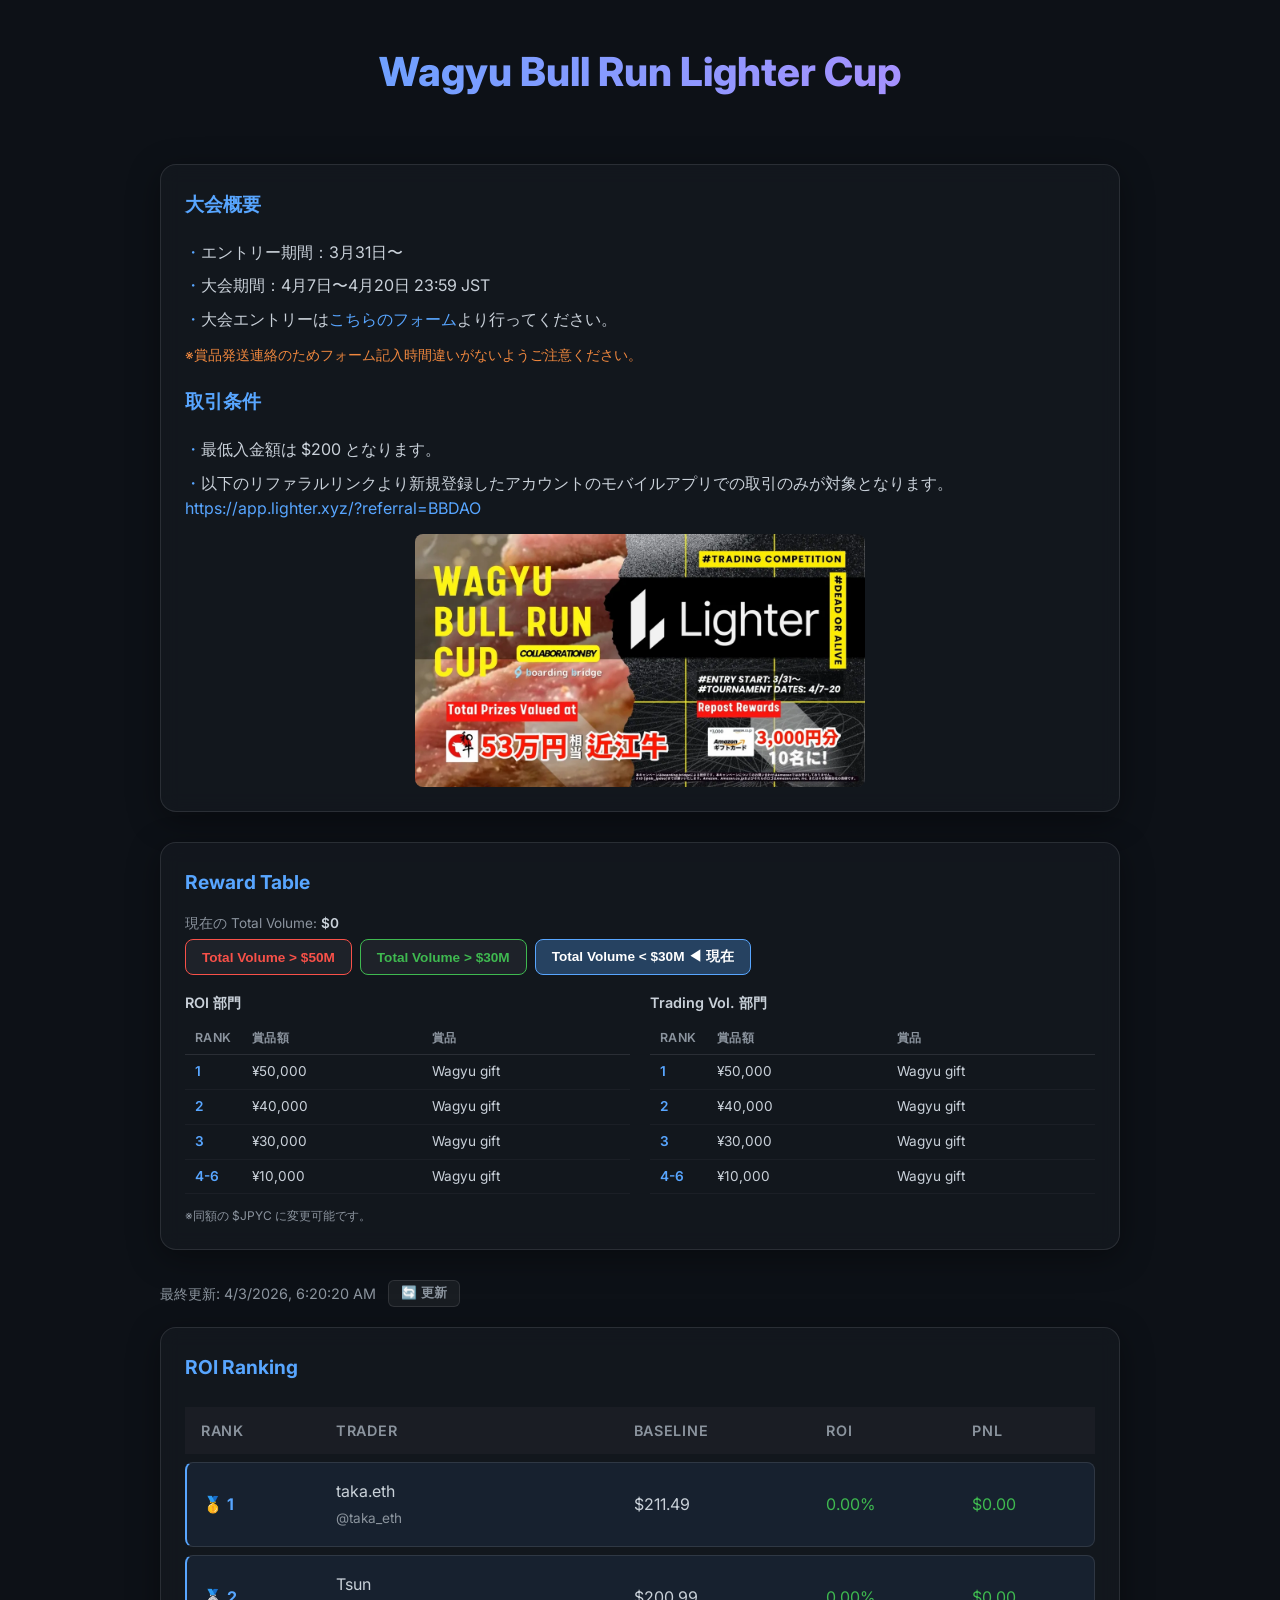
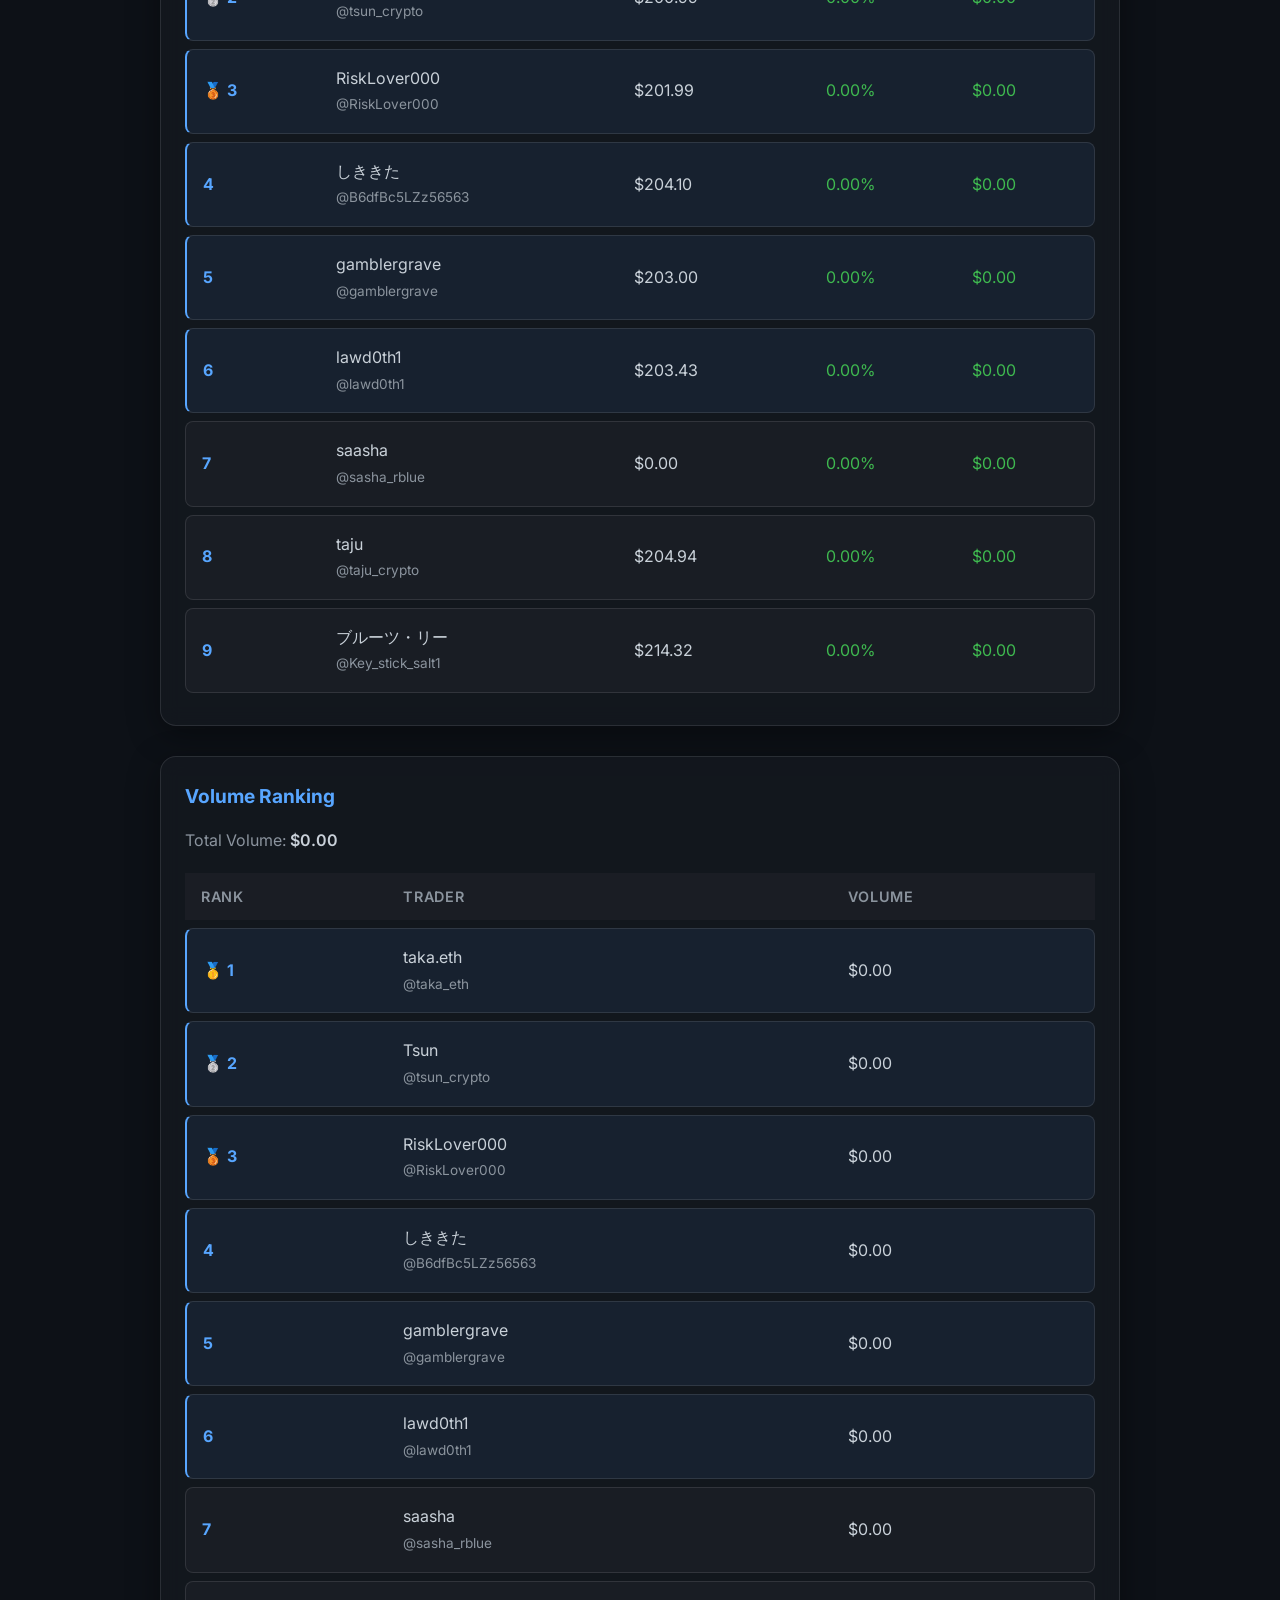
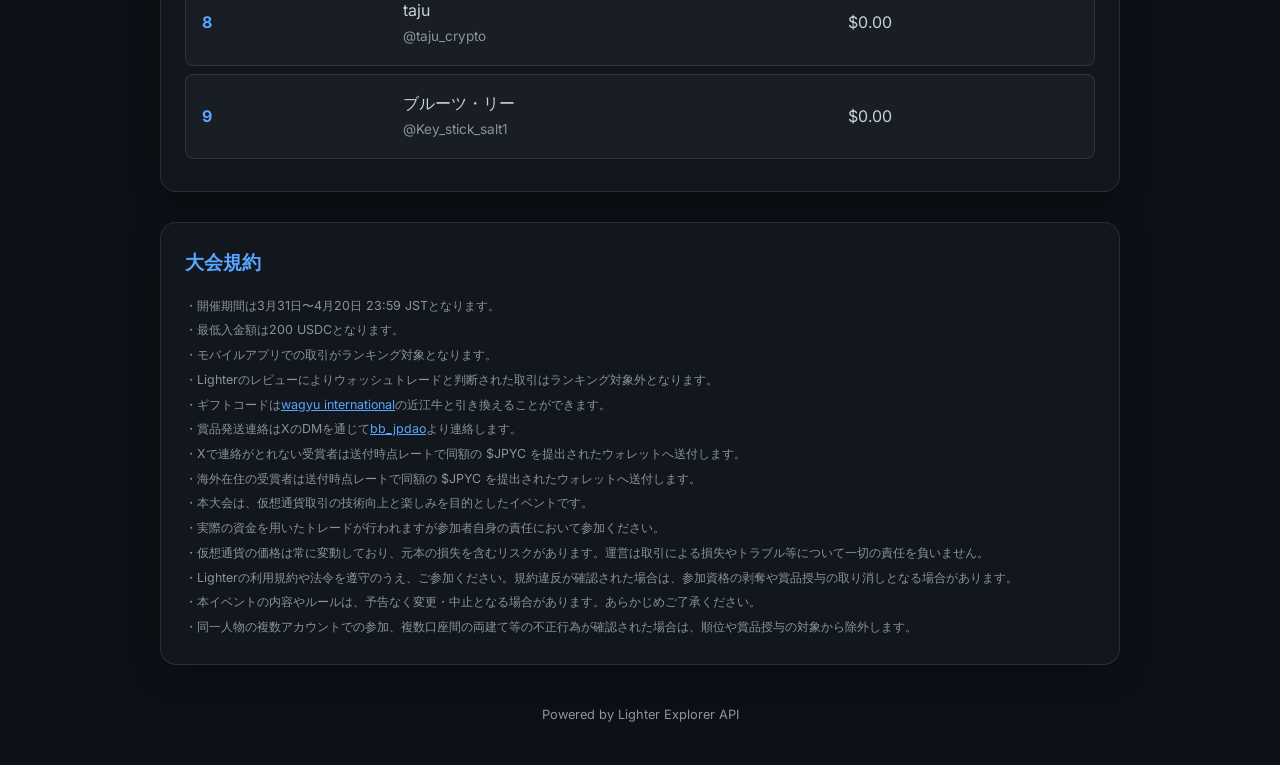
==== index.html @ 27dc1706 "ROIランキングにBaseline（元本）列を追加 Co-Authored-By: Claude Opus 4.6 (1M context) <noreply@anthropic.com>" ====
<!DOCTYPE html>
<html lang="ja">
<head>
  <meta charset="UTF-8">
  <meta name="viewport" content="width=device-width, initial-scale=1.0">
  <title>Wagyu Bull Run Lighter Cup</title>
  <link rel="stylesheet" href="style.css">
  <link rel="preconnect" href="https://fonts.googleapis.com">
  <link rel="preconnect" href="https://fonts.gstatic.com" crossorigin>
  <link href="https://fonts.googleapis.com/css2?family=Inter:wght@400;600;800&display=swap" rel="stylesheet">
</head>
<body>
  <div class="container">
    <header class="animate-fade-in">
      <h1>Wagyu Bull Run Lighter Cup</h1>
    </header>

    <!-- 大会概要・取引条件 -->
    <div class="dashboard-card animate-fade-in" style="animation-delay: 0.12s;">
      <h2 class="section-title">大会概要</h2>
      <ul class="info-list">
        <li>エントリー期間：3月31日〜</li>
        <li>大会期間：4月7日〜4月20日 23:59 JST</li>
        <li>大会エントリーは<a href="https://docs.google.com/forms/d/e/1FAIpQLSd6cGtCTh8kRFxvTEdN1Koj5ioksxd8MOzGV9WWbv3hRy8eBw/viewform" target="_blank" rel="noopener">こちらのフォーム</a>より行ってください。</li>
      </ul>
      <p class="info-note">※賞品発送連絡のためフォーム記入時間違いがないようご注意ください。</p>

      <h2 class="section-title" style="margin-top: 20px;">取引条件</h2>
      <ul class="info-list">
        <li>最低入金額は $200 となります。</li>
        <li>以下のリファラルリンクより新規登録したアカウントのモバイルアプリでの取引のみが対象となります。<br>
          <a href="https://app.lighter.xyz/?referral=BBDAO" target="_blank" rel="noopener">https://app.lighter.xyz/?referral=BBDAO</a></li>
      </ul>
      <img src="assets/banner.png" alt="大会バナー" class="banner-thumb" onclick="document.getElementById('banner-modal').classList.add('active')">
    </div>

    <!-- バナー拡大表示 -->
    <div id="banner-modal" class="modal-overlay" onclick="this.classList.remove('active')">
      <img src="assets/banner.png" alt="大会バナー（拡大）" class="modal-image">
    </div>

    <!-- リワードテーブル -->
    <div class="dashboard-card animate-fade-in" style="animation-delay: 0.14s;">
      <h2 class="section-title">Reward Table</h2>
      <p style="color: var(--text-secondary); margin: 0 0 4px 0; font-size: 0.85rem;">
        現在の Total Volume: <span id="reward-vol" style="color: var(--text-primary); font-weight: 600;">—</span>
      </p>
      <div class="tier-tabs" id="tier-tabs"></div>
      <div class="reward-tables" id="reward-tables"></div>
      <p style="color: var(--text-secondary); font-size: 0.75rem; margin-top: 12px;">※同額の $JPYC に変更可能です。</p>
    </div>

    <div class="status-bar animate-fade-in" style="animation-delay: 0.18s;">
      <div id="status" class="status">データを読み込んでいます...</div>
      <button class="refresh-btn" onclick="fetchData()">🔄 更新</button>
    </div>

    <!-- ROI ランキング -->
    <div class="dashboard-card animate-fade-in" style="animation-delay: 0.2s;">
      <h2 class="section-title">ROI Ranking</h2>
      <div class="table-responsive">
        <table class="leaderboard-table">
          <thead>
            <tr>
              <th>Rank</th>
              <th>Trader</th>
              <th>Baseline</th>
              <th>ROI</th>
              <th>PnL</th>
            </tr>
          </thead>
          <tbody id="roi-ranking-body"></tbody>
        </table>
      </div>
    </div>

    <!-- Volume ランキング -->
    <div class="dashboard-card animate-fade-in" style="animation-delay: 0.3s;">
      <h2 class="section-title">Volume Ranking</h2>
      <p style="color: var(--text-secondary); margin: 0 0 12px 0;">Total Volume: <span id="vol-total" style="color: var(--text-primary); font-weight: 600;">—</span></p>
      <div class="table-responsive">
        <table class="leaderboard-table">
          <thead>
            <tr>
              <th>Rank</th>
              <th>Trader</th>
              <th>Volume</th>
            </tr>
          </thead>
          <tbody id="vol-ranking-body"></tbody>
        </table>
      </div>
    </div>

    <!-- 大会規約 -->
    <div class="dashboard-card rules-section animate-fade-in" style="animation-delay: 0.4s;">
      <h2 class="section-title">大会規約</h2>
      <ul class="rules-list">
        <li>開催期間は3月31日〜4月20日 23:59 JSTとなります。</li>
        <li>最低入金額は200 USDCとなります。</li>
        <li>モバイルアプリでの取引がランキング対象となります。</li>
        <li>Lighterのレビューによりウォッシュトレードと判断された取引はランキング対象外となります。</li>
        <li>ギフトコードは<a href="https://x.com/wagyuinternat?s=20" target="_blank" rel="noopener">wagyu international</a>の近江牛と引き換えることができます。</li>
        <li>賞品発送連絡はXのDMを通じて<a href="https://x.com/bb_jpdao" target="_blank" rel="noopener">bb_jpdao</a>より連絡します。</li>
        <li>Xで連絡がとれない受賞者は送付時点レートで同額の $JPYC を提出されたウォレットへ送付します。</li>
        <li>海外在住の受賞者は送付時点レートで同額の $JPYC を提出されたウォレットへ送付します。</li>
        <li>本大会は、仮想通貨取引の技術向上と楽しみを目的としたイベントです。</li>
        <li>実際の資金を用いたトレードが行われますが参加者自身の責任において参加ください。</li>
        <li>仮想通貨の価格は常に変動しており、元本の損失を含むリスクがあります。運営は取引による損失やトラブル等について一切の責任を負いません。</li>
        <li>Lighterの利用規約や法令を遵守のうえ、ご参加ください。規約違反が確認された場合は、参加資格の剥奪や賞品授与の取り消しとなる場合があります。</li>
        <li>本イベントの内容やルールは、予告なく変更・中止となる場合があります。あらかじめご了承ください。</li>
        <li>同一人物の複数アカウントでの参加、複数口座間の両建て等の不正行為が確認された場合は、順位や賞品授与の対象から除外します。</li>
      </ul>
    </div>

    <footer class="animate-fade-in" style="text-align: center; color: var(--text-secondary); font-size: 0.8rem; margin-top: 40px; animation-delay: 0.5s;">
      Powered by Lighter Explorer API
    </footer>
  </div>

  <script src="app.js"></script>
</body>
</html>
---- style.css ----
:root {
  --bg-color: #0d1117;
  --card-bg: rgba(22, 27, 34, 0.7);
  --accent-color: #58a6ff;
  --text-primary: #c9d1d9;
  --text-secondary: #8b949e;
  --success: #3fb950;
  --border-color: rgba(240, 246, 252, 0.1);
  --glass-border: rgba(255, 255, 255, 0.1);
}

* {
  box-sizing: border-box;
  margin: 0;
  padding: 0;
}

body {
  font-family: 'Inter', -apple-system, BlinkMacSystemFont, "Segoe UI", Roboto, Helvetica, Arial, sans-serif;
  background-color: var(--bg-color);
  color: var(--text-primary);
  line-height: 1.6;
  overflow-x: hidden;
}

.container {
  max-width: 1000px;
  margin: 0 auto;
  padding: 40px 20px;
}

header {
  text-align: center;
  margin-bottom: 60px;
}

h1 {
  font-size: 2.5rem;
  font-weight: 800;
  background: linear-gradient(90deg, #58a6ff, #bc8cff);
  -webkit-background-clip: text;
  -webkit-text-fill-color: transparent;
  margin-bottom: 10px;
}

p.subtitle {
  color: var(--text-secondary);
  font-size: 1.1rem;
}

.dashboard-card {
  background: var(--card-bg);
  backdrop-filter: blur(10px);
  -webkit-backdrop-filter: blur(10px);
  border: 1px solid var(--glass-border);
  border-radius: 16px;
  padding: 24px;
  box-shadow: 0 8px 32px 0 rgba(0, 0, 0, 0.37);
  margin-bottom: 30px;
}

.controls {
  display: flex;
  gap: 12px;
  margin-bottom: 30px;
}

input[type="text"] {
  flex: 1;
  background: rgba(0, 0, 0, 0.3);
  border: 1px solid var(--border-color);
  border-radius: 8px;
  padding: 12px 16px;
  color: #fff;
  font-size: 1rem;
  transition: border-color 0.2s;
}

input[type="text"]:focus {
  border-color: var(--accent-color);
  outline: none;
}

button {
  background: var(--accent-color);
  color: #fff;
  border: none;
  border-radius: 8px;
  padding: 12px 24px;
  font-weight: 600;
  cursor: pointer;
  transition: opacity 0.2s, transform 0.1s;
}

button:hover {
  opacity: 0.9;
}

button:active {
  transform: scale(0.98);
}

.leaderboard-table {
  width: 100%;
  border-collapse: separate;
  border-spacing: 0 8px;
}

.leaderboard-table th {
  text-align: left;
  padding: 12px 16px;
  color: var(--text-secondary);
  font-weight: 600;
  font-size: 0.9rem;
  text-transform: uppercase;
  letter-spacing: 0.05em;
}

.leaderboard-table tr {
  background: rgba(255, 255, 255, 0.03);
  transition: transform 0.2s, background 0.2s;
}

.leaderboard-table tr:hover {
  background: rgba(255, 255, 255, 0.06);
  transform: translateX(4px);
}

.leaderboard-table td {
  padding: 16px;
  border-top: 1px solid var(--glass-border);
  border-bottom: 1px solid var(--glass-border);
}

.leaderboard-table td:first-child {
  border-left: 1px solid var(--glass-border);
  border-top-left-radius: 8px;
  border-bottom-left-radius: 8px;
  font-weight: bold;
  color: var(--accent-color);
}

.leaderboard-table td:last-child {
  border-right: 1px solid var(--glass-border);
  border-top-right-radius: 8px;
  border-bottom-right-radius: 8px;
}

.roi-positive { color: var(--success); }
.roi-negative { color: #f85149; }

/* 入賞圏ハイライト */
.leaderboard-table tr.rank-prize {
  background: rgba(88, 166, 255, 0.08);
}

.leaderboard-table tr.rank-prize:hover {
  background: rgba(88, 166, 255, 0.14);
}

.leaderboard-table tr.rank-prize td:first-child {
  border-left: 2px solid var(--accent-color);
}

/* ページネーションタブ */
.page-tabs {
  display: flex;
  gap: 6px;
  margin-bottom: 12px;
  flex-wrap: wrap;
}

.page-tab {
  background: rgba(255, 255, 255, 0.05);
  border: 1px solid var(--glass-border);
  color: var(--text-secondary);
  border-radius: 6px;
  padding: 5px 12px;
  font-size: 0.8rem;
  font-weight: 600;
  cursor: pointer;
  transition: all 0.2s;
}

.page-tab:hover {
  background: rgba(255, 255, 255, 0.08);
}

.page-tab--active {
  border-color: var(--accent-color);
  color: var(--accent-color);
  background: rgba(88, 166, 255, 0.1);
}

/* ボリューム条件達成バッジ */
.qualify-badge {
  font-size: 0.8em;
  vertical-align: middle;
}

.section-title {
  font-size: 1.2rem;
  font-weight: 700;
  color: var(--accent-color);
  margin-bottom: 16px;
}

.status-bar {
  display: flex;
  align-items: center;
  gap: 12px;
  margin-bottom: 20px;
}

.status {
  font-size: 0.9rem;
  color: var(--text-secondary);
}

.refresh-btn {
  background: rgba(255, 255, 255, 0.05);
  border: 1px solid var(--glass-border);
  color: var(--text-secondary);
  border-radius: 6px;
  padding: 4px 12px;
  font-size: 0.8rem;
  cursor: pointer;
  transition: all 0.2s;
  white-space: nowrap;
}

.refresh-btn:hover {
  background: rgba(255, 255, 255, 0.1);
  color: var(--text-primary);
}

/* Info / Rules */
.info-list {
  list-style: none;
  padding: 0;
  margin: 0 0 8px 0;
}

.info-list li {
  padding: 4px 0;
  color: var(--text-primary);
}

.info-list li::before {
  content: "・";
  color: var(--accent-color);
}

.info-list a {
  color: var(--accent-color);
  text-decoration: none;
}

.info-list a:hover {
  text-decoration: underline;
}

.info-note {
  color: #f0883e;
  font-size: 0.85rem;
  margin-top: 4px;
}

.rules-section {
  font-size: 0.78rem;
  color: var(--text-secondary);
}

.rules-list {
  list-style: none;
  padding: 0;
  margin: 0;
}

.rules-list li {
  padding: 3px 0;
  line-height: 1.5;
}

.rules-list li::before {
  content: "・";
  color: var(--text-secondary);
}

.rules-list a {
  color: var(--accent-color);
  text-decoration: underline;
}

.rules-list a:hover {
  color: #79bbff;
}

/* Reward Table */
.tier-tabs {
  display: flex;
  gap: 8px;
  margin-bottom: 16px;
  flex-wrap: wrap;
}

.tier-tab {
  background: rgba(255, 255, 255, 0.05);
  border: 1px solid var(--glass-border);
  color: var(--text-secondary);
  border-radius: 8px;
  padding: 8px 16px;
  font-size: 0.85rem;
  font-weight: 600;
  cursor: pointer;
  transition: all 0.2s;
}

.tier-tab:hover {
  background: rgba(255, 255, 255, 0.08);
}

/* ティア色: 50M以上=赤, 30M以上=緑, 30M未満=青 */
.tier-tab--red   { border-color: #f85149; color: #f85149; }
.tier-tab--green { border-color: #3fb950; color: #3fb950; }
.tier-tab--blue  { border-color: #58a6ff; color: #58a6ff; }

.tier-tab--red:hover   { background: rgba(248, 81, 73, 0.1); }
.tier-tab--green:hover { background: rgba(63, 185, 80, 0.1); }
.tier-tab--blue:hover  { background: rgba(88, 166, 255, 0.1); }

.tier-tab--red.tier-tab--active   { background: rgba(248, 81, 73, 0.15); }
.tier-tab--green.tier-tab--active { background: rgba(63, 185, 80, 0.15); }
.tier-tab--blue.tier-tab--active  { background: rgba(88, 166, 255, 0.15); }

.tier-tab--red.tier-tab--selected   { background: rgba(248, 81, 73, 0.3); color: #fff; }
.tier-tab--green.tier-tab--selected { background: rgba(63, 185, 80, 0.3); color: #fff; }
.tier-tab--blue.tier-tab--selected  { background: rgba(88, 166, 255, 0.3); color: #fff; }

.reward-pair {
  display: grid;
  grid-template-columns: 1fr 1fr;
  gap: 20px;
}

.reward-col h3 {
  font-size: 0.9rem;
  font-weight: 600;
  color: var(--text-primary);
  margin-bottom: 8px;
}

.reward-table {
  width: 100%;
  border-collapse: collapse;
  font-size: 0.85rem;
}

.reward-table th {
  text-align: left;
  padding: 6px 10px;
  color: var(--text-secondary);
  font-weight: 600;
  font-size: 0.78rem;
  text-transform: uppercase;
  letter-spacing: 0.04em;
  border-bottom: 1px solid var(--glass-border);
}

.reward-table td {
  padding: 6px 10px;
  border-bottom: 1px solid rgba(255, 255, 255, 0.04);
}

.reward-table td:first-child {
  color: var(--accent-color);
  font-weight: 600;
  width: 50px;
}

/* Banner */
.banner-thumb {
  width: 100%;
  max-width: 450px;
  display: block;
  margin: 0 auto;
  border-radius: 8px;
  cursor: pointer;
  transition: opacity 0.2s;
}

.banner-thumb:hover {
  opacity: 0.85;
}

.modal-overlay {
  display: none;
  position: fixed;
  inset: 0;
  background: rgba(0, 0, 0, 0.85);
  z-index: 1000;
  justify-content: center;
  align-items: center;
  cursor: pointer;
}

.modal-overlay.active {
  display: flex;
}

.modal-image {
  max-width: 90vw;
  max-height: 90vh;
  border-radius: 8px;
}

/* Animations */
@keyframes fadeIn {
  from { opacity: 0; transform: translateY(10px); }
  to { opacity: 1; transform: translateY(0); }
}

.animate-fade-in {
  animation: fadeIn 0.5s ease-out forwards;
}

/* Mobile Responsiveness */
@media (max-width: 768px) {
  .container {
    padding: 20px 10px;
  }

  h1 {
    font-size: 1.8rem;
  }

  p.subtitle {
    font-size: 0.9rem;
  }

  .controls {
    flex-direction: column;
    gap: 8px;
  }

  button {
    width: 100%;
  }

  .dashboard-card {
    padding: 16px;
  }

  /* Table responsive wrapper */
  .table-responsive {
    overflow-x: auto;
    -webkit-overflow-scrolling: touch;
    margin: 0 -16px; /* Offset card padding */
    padding: 0 16px;
  }

  .leaderboard-table th, 
  .leaderboard-table td {
    padding: 12px 10px;
    font-size: 0.85rem;
    white-space: nowrap; /* Prevent wrapping in cells */
  }

  .leaderboard-table td:first-child {
    padding-left: 16px;
  }

  .tier-tabs {
    gap: 6px;
  }

  .tier-tab {
    font-size: 0.75rem;
    padding: 6px 10px;
  }

  .reward-pair {
    grid-template-columns: 1fr;
    gap: 16px;
  }

  .reward-table th,
  .reward-table td {
    padding: 5px 8px;
    font-size: 0.8rem;
  }

  .page-tab {
    font-size: 0.72rem;
    padding: 4px 8px;
  }
}
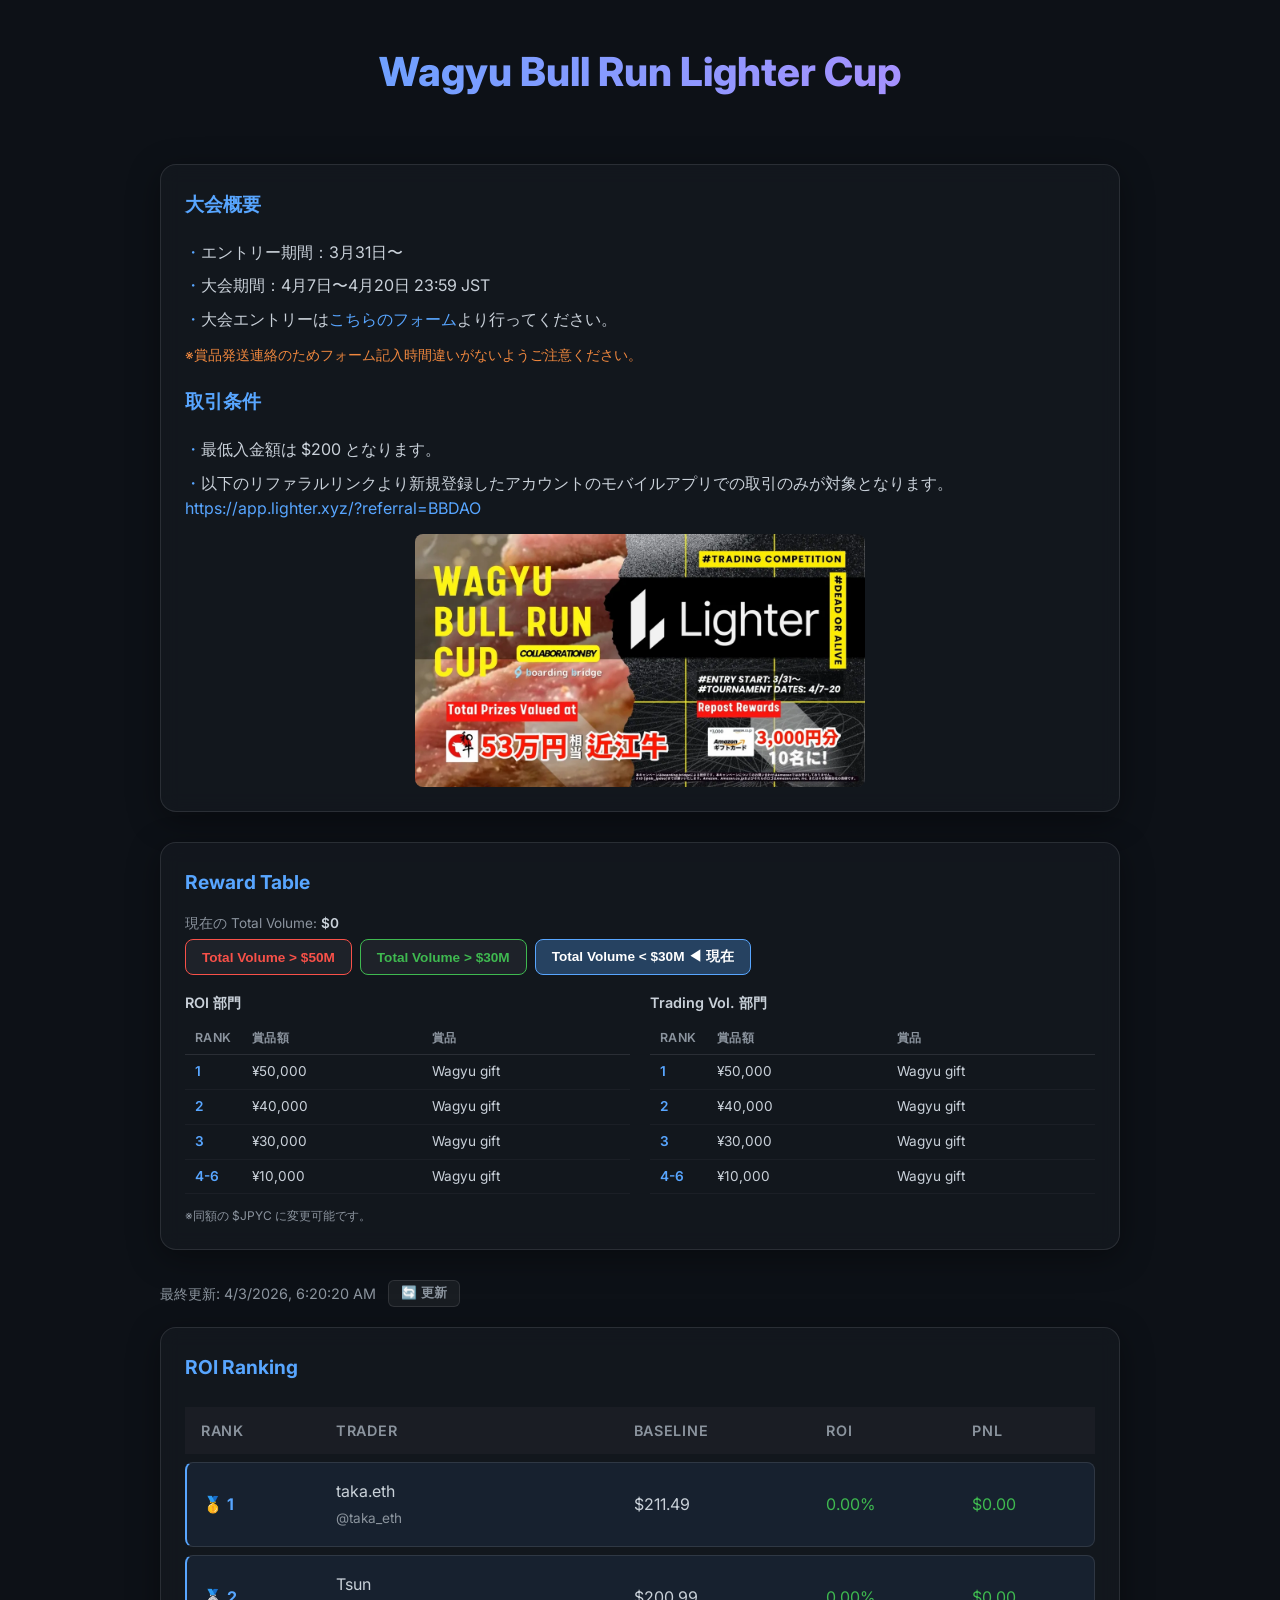
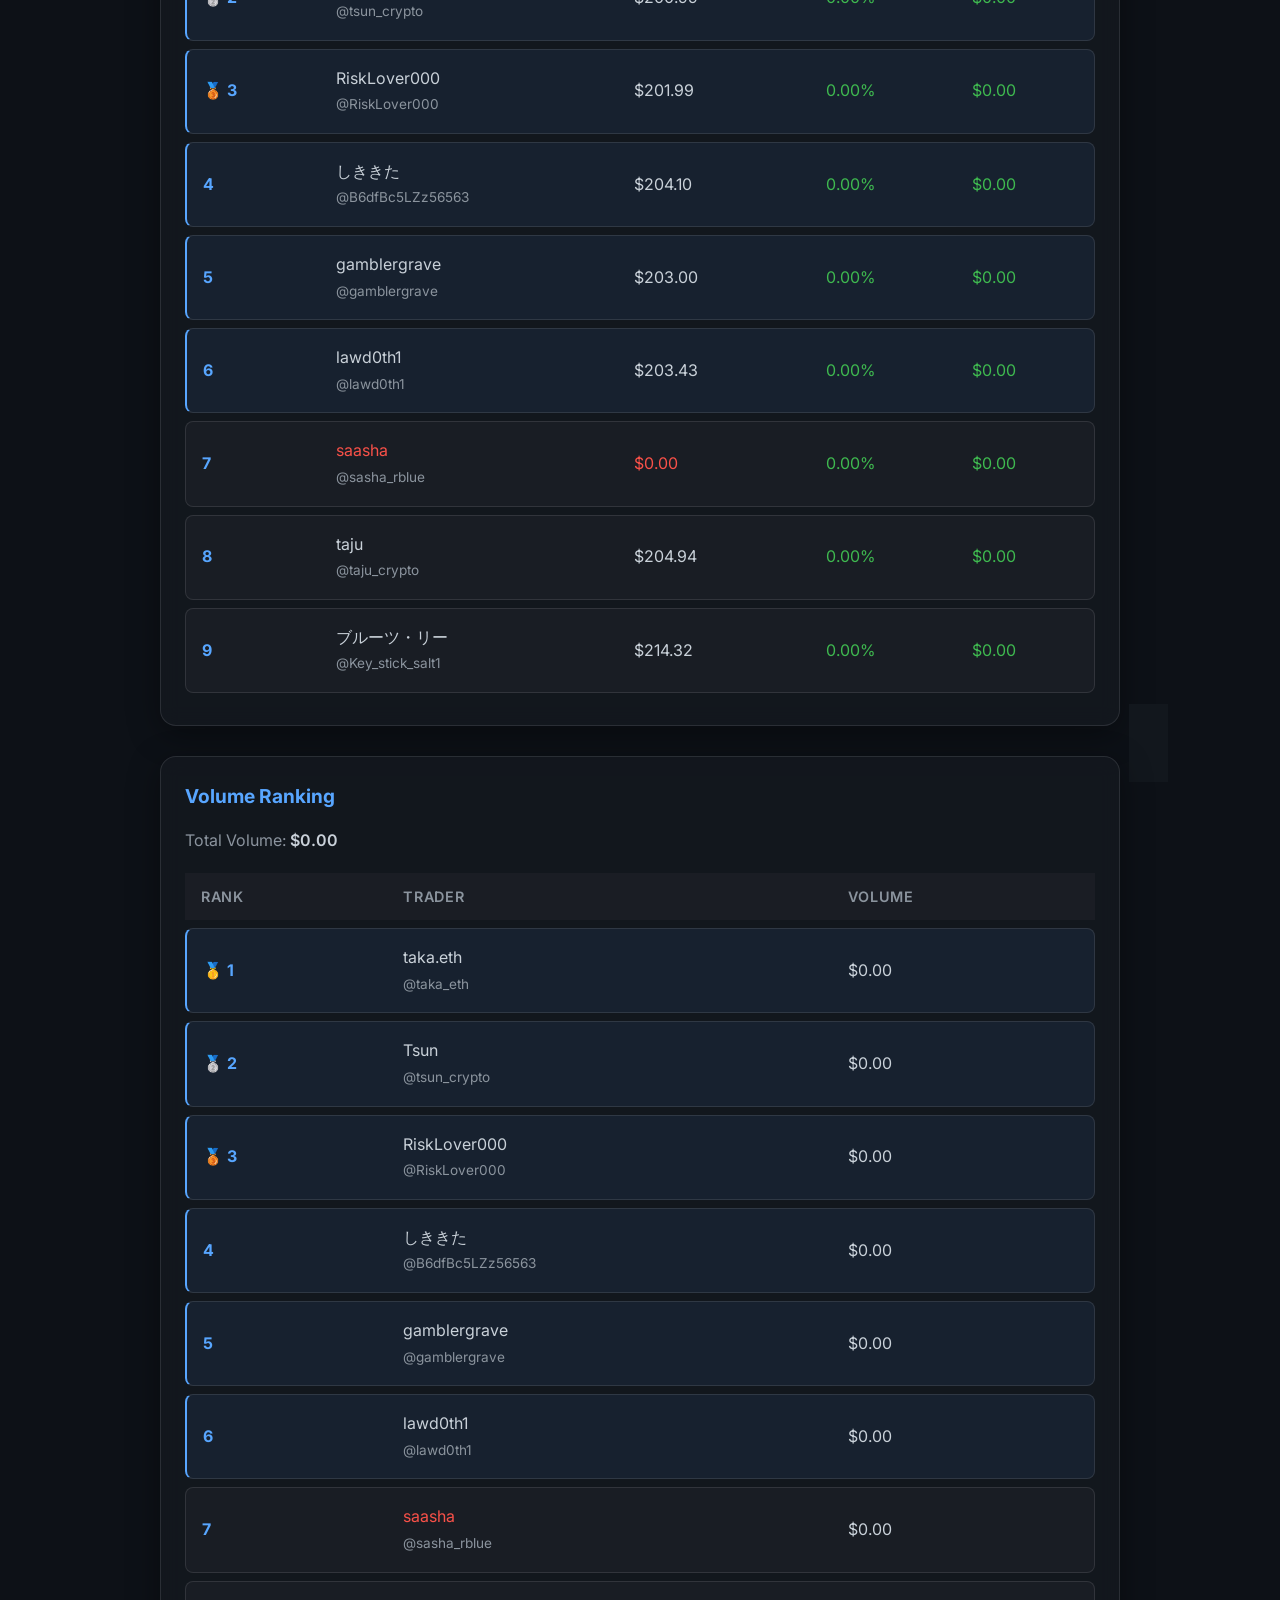
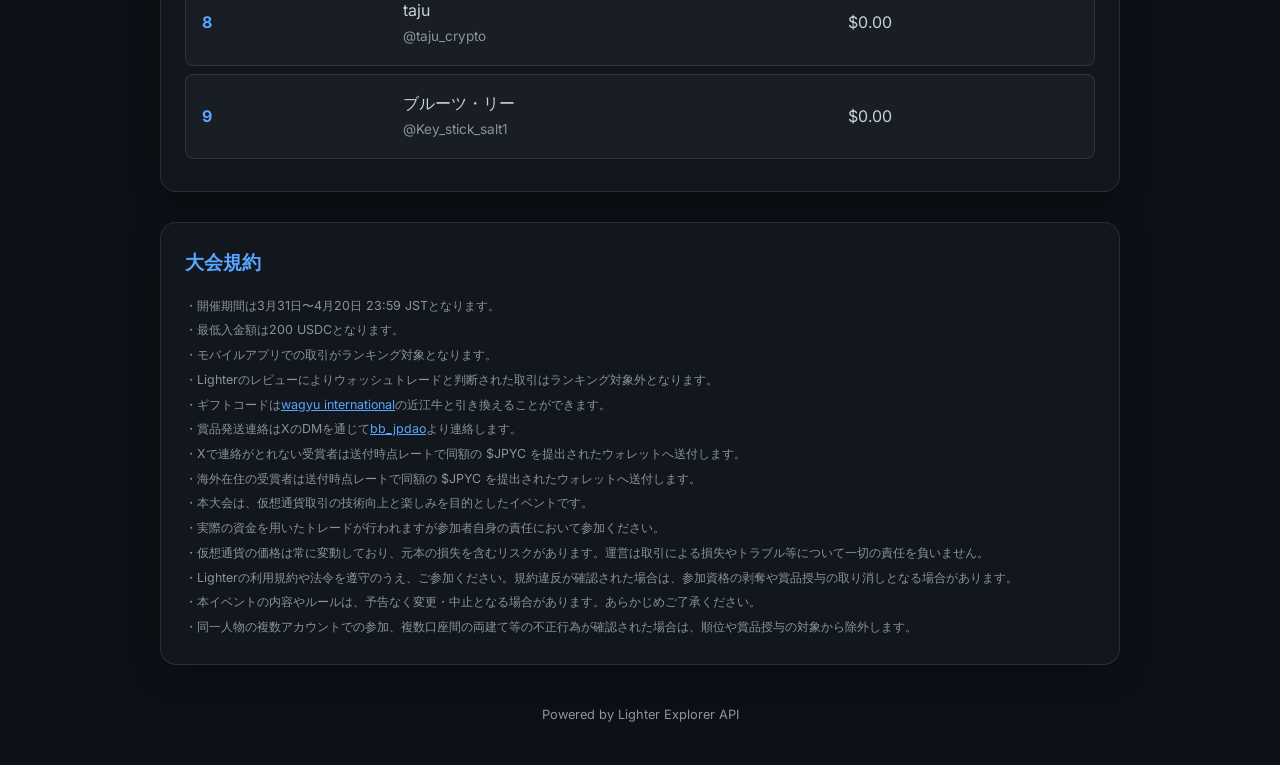
==== commit d0807f25: "キャッシュバスターを v3 に更新 Co-Authored-By: Claude Opus 4.6 (1M context) <noreply@anthropic.com>" ====
--- a/index.html
+++ b/index.html
@@ -4,7 +4,7 @@
   <meta charset="UTF-8">
   <meta name="viewport" content="width=device-width, initial-scale=1.0">
   <title>Wagyu Bull Run Lighter Cup</title>
-  <link rel="stylesheet" href="style.css">
+  <link rel="stylesheet" href="style.css?v=3">
   <link rel="preconnect" href="https://fonts.googleapis.com">
   <link rel="preconnect" href="https://fonts.gstatic.com" crossorigin>
   <link href="https://fonts.googleapis.com/css2?family=Inter:wght@400;600;800&display=swap" rel="stylesheet">
@@ -118,6 +118,6 @@
     </footer>
   </div>
 
-  <script src="app.js"></script>
+  <script src="app.js?v=3"></script>
 </body>
 </html>
--- a/style.css
+++ b/style.css
@@ -148,6 +148,7 @@
 
 .roi-positive { color: var(--success); }
 .roi-negative { color: #f85149; }
+.baseline-warn { color: #f85149; }
 
 /* 入賞圏ハイライト */
 .leaderboard-table tr.rank-prize {
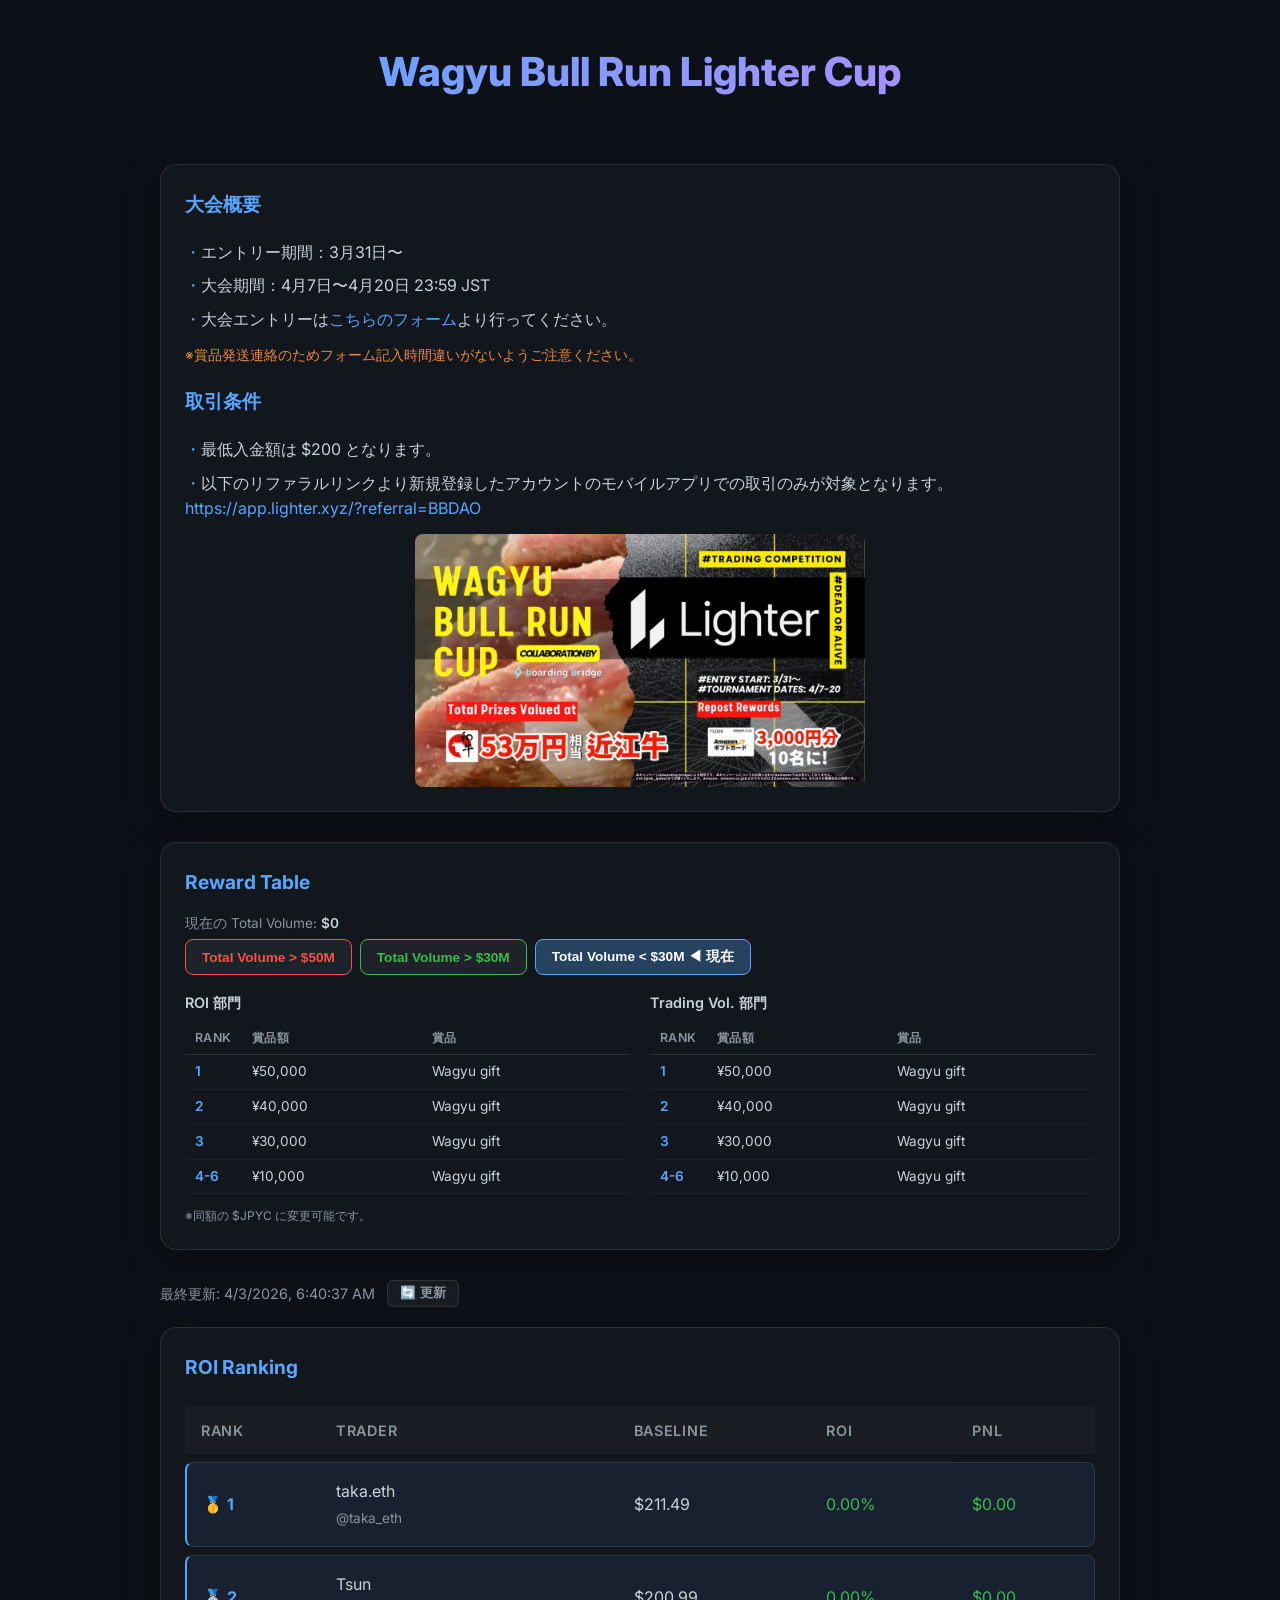
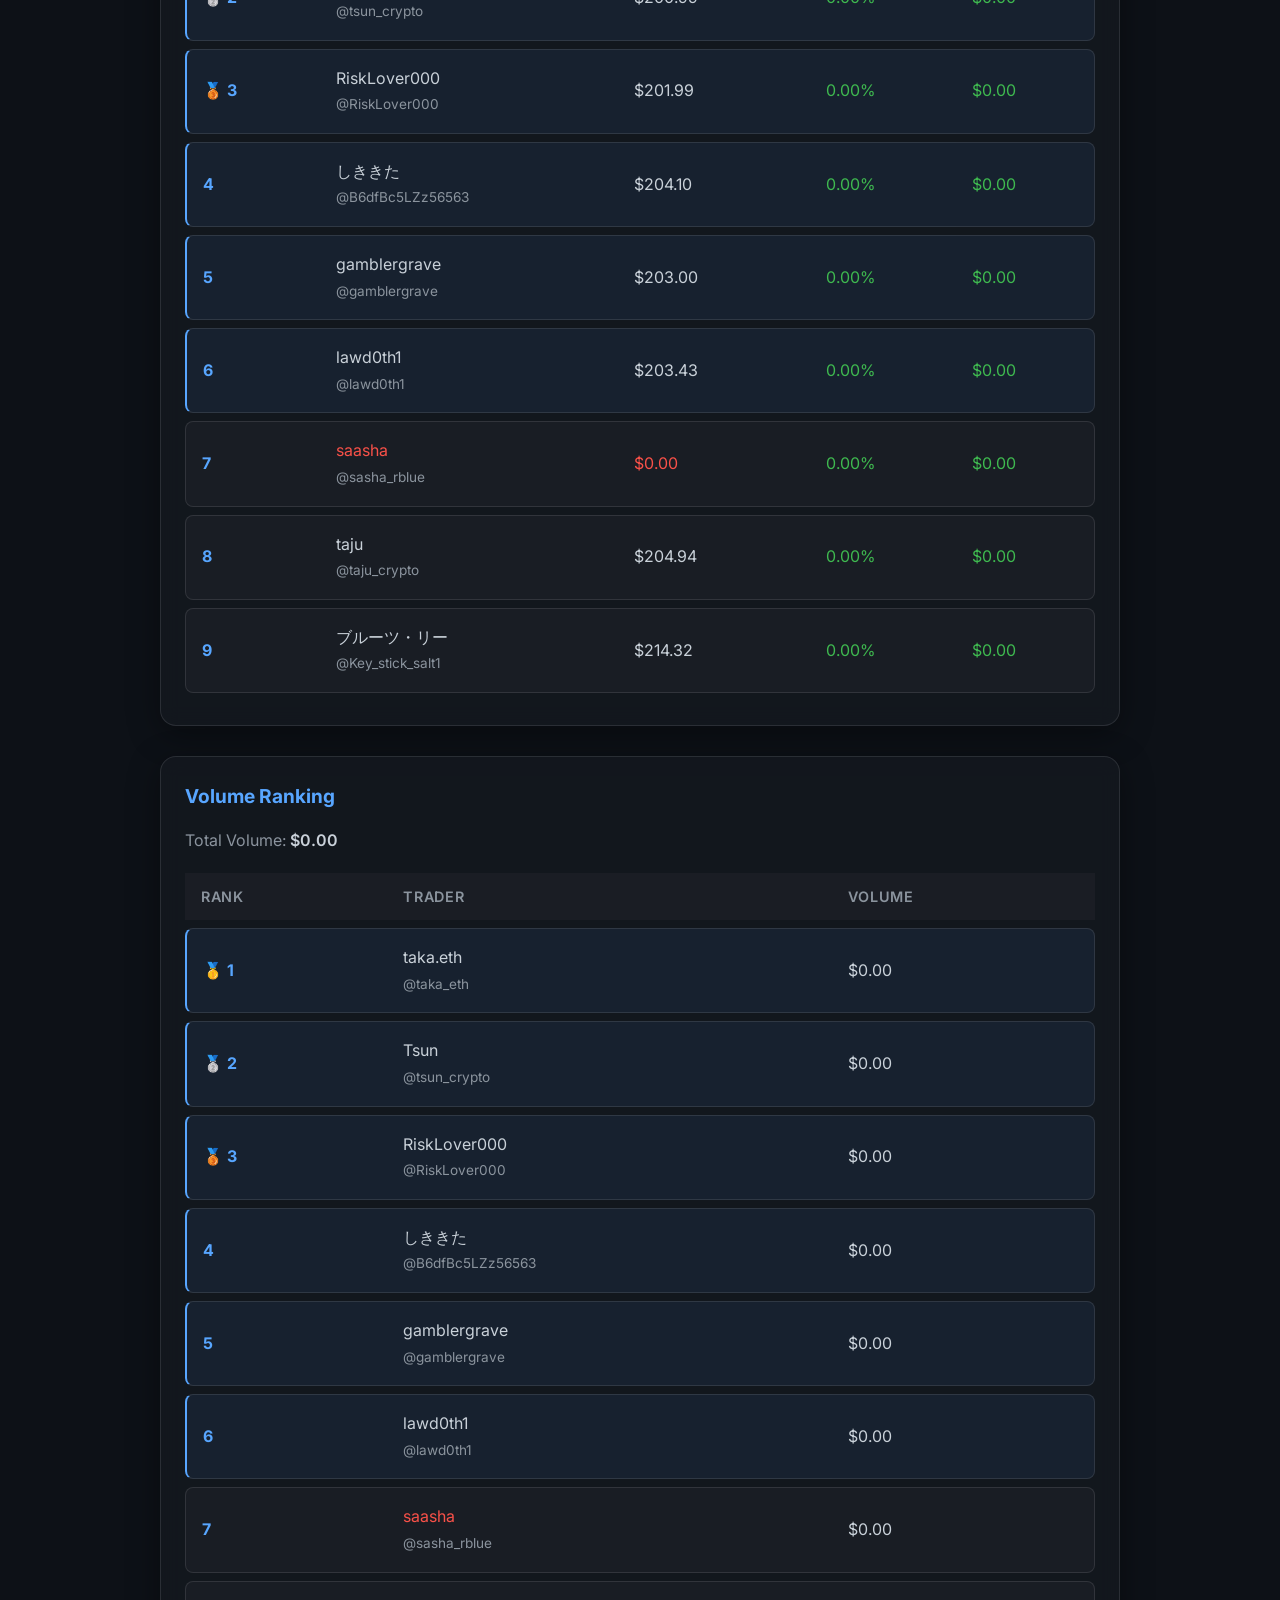
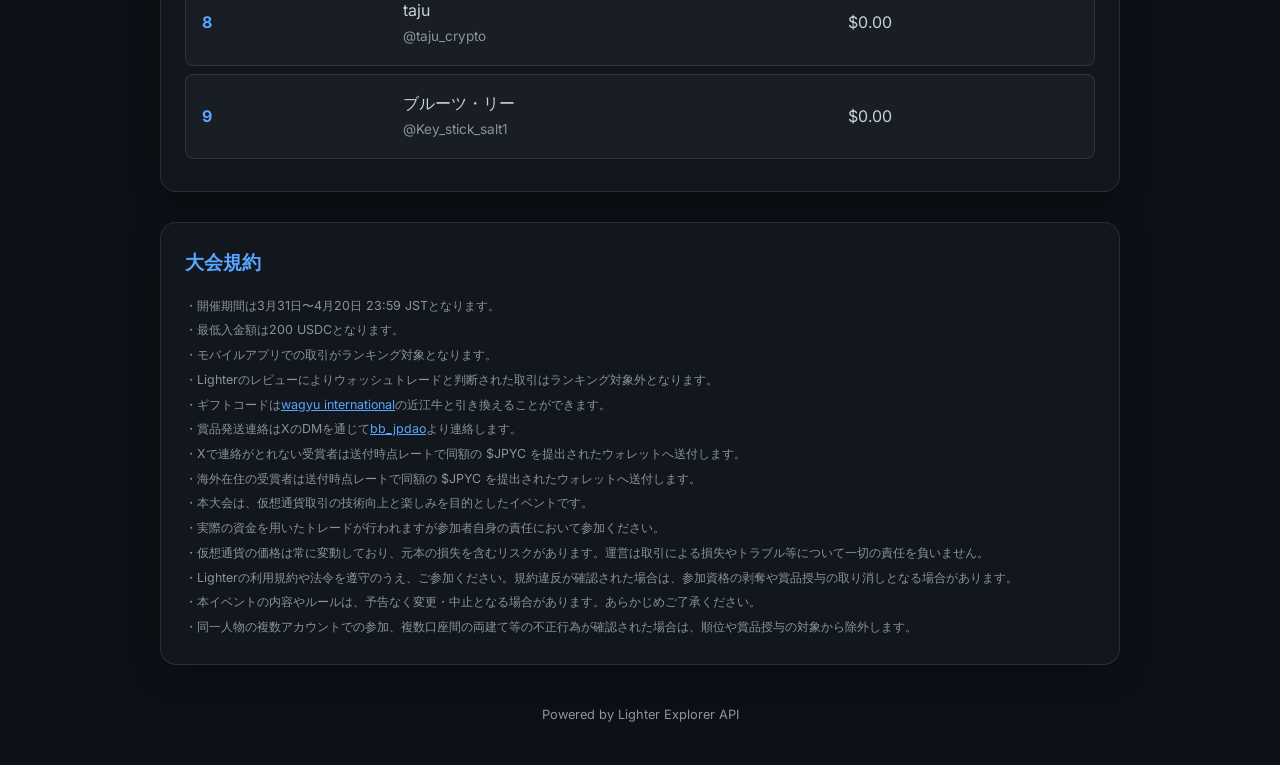
==== commit 29a1f1c4: "ランキング表示を10人ずつのページネーションに変更 Co-Authored-By: Claude Opus 4.6 (1M context) <noreply@anthropic.com>" ====
--- a/index.html
+++ b/index.html
@@ -4,7 +4,7 @@
   <meta charset="UTF-8">
   <meta name="viewport" content="width=device-width, initial-scale=1.0">
   <title>Wagyu Bull Run Lighter Cup</title>
-  <link rel="stylesheet" href="style.css?v=3">
+  <link rel="stylesheet" href="style.css?v=4">
   <link rel="preconnect" href="https://fonts.googleapis.com">
   <link rel="preconnect" href="https://fonts.gstatic.com" crossorigin>
   <link href="https://fonts.googleapis.com/css2?family=Inter:wght@400;600;800&display=swap" rel="stylesheet">
@@ -118,6 +118,6 @@
     </footer>
   </div>
 
-  <script src="app.js?v=3"></script>
+  <script src="app.js?v=4"></script>
 </body>
 </html>
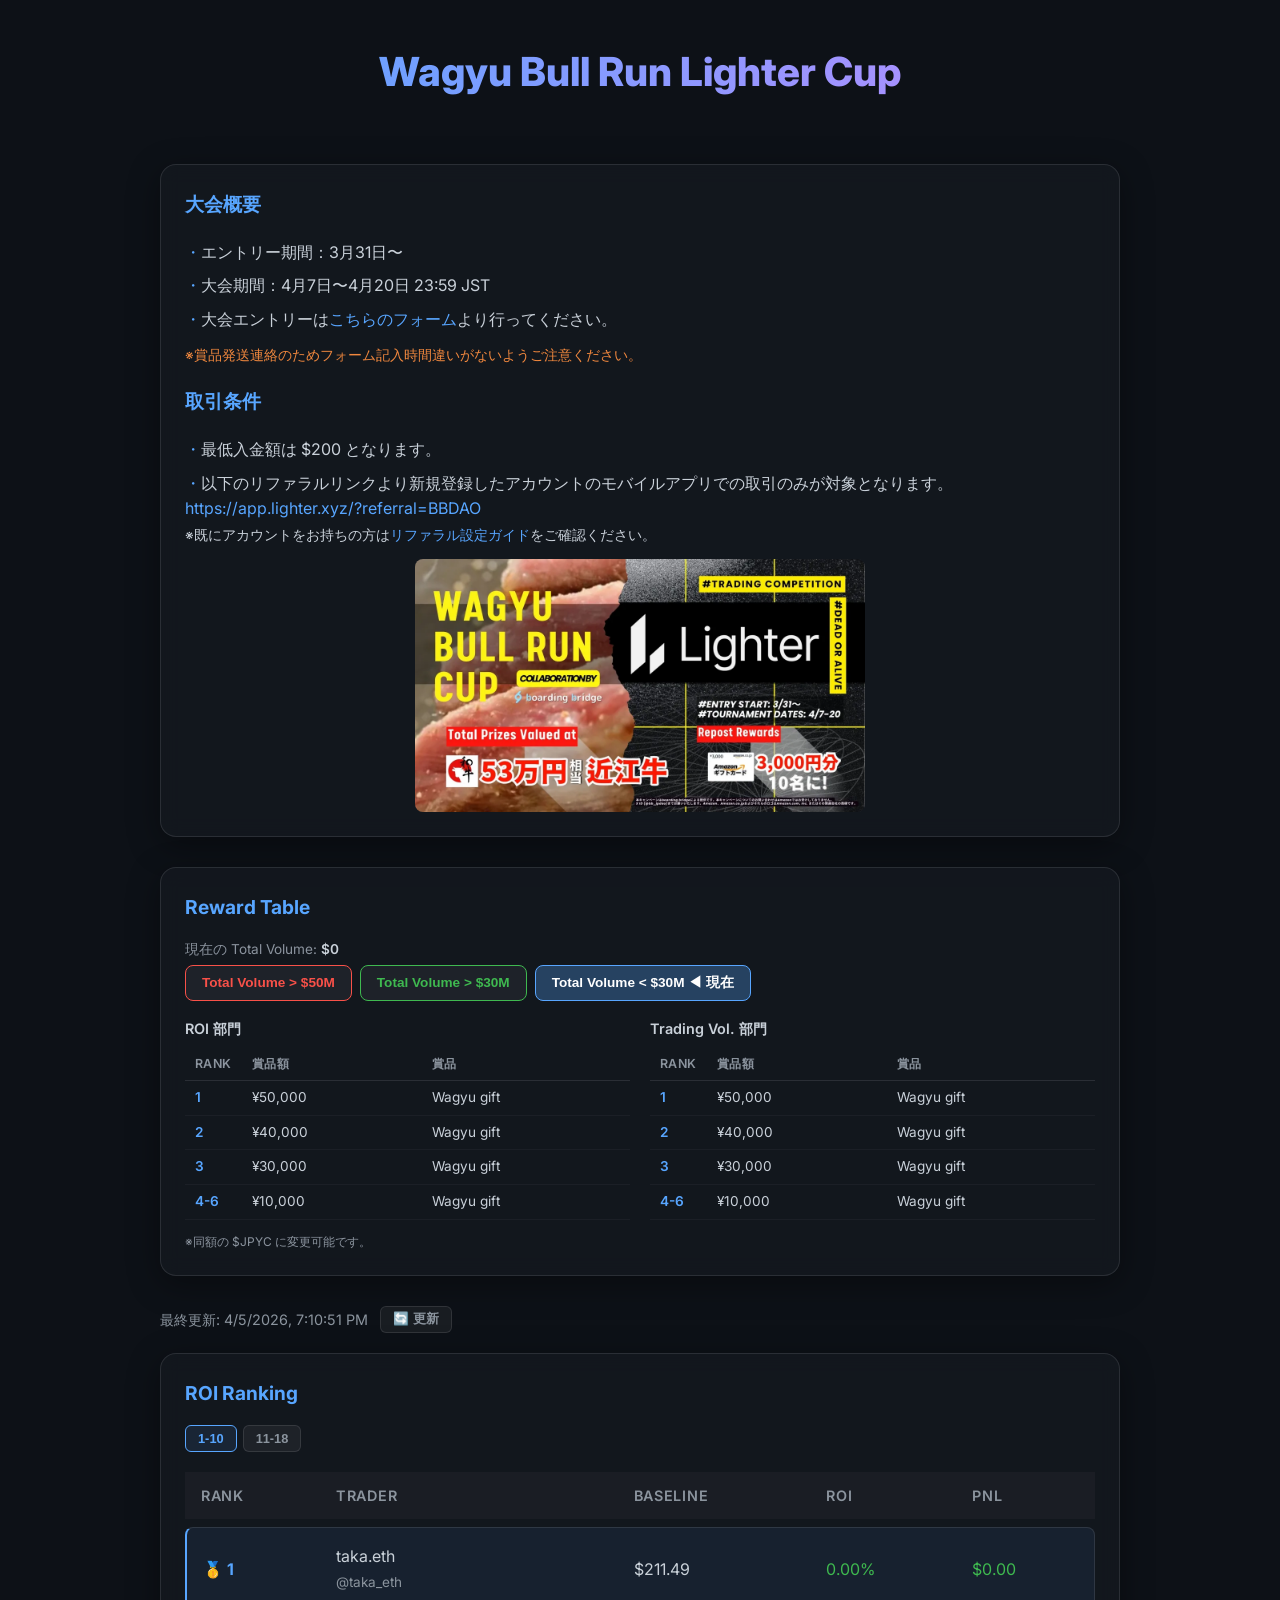
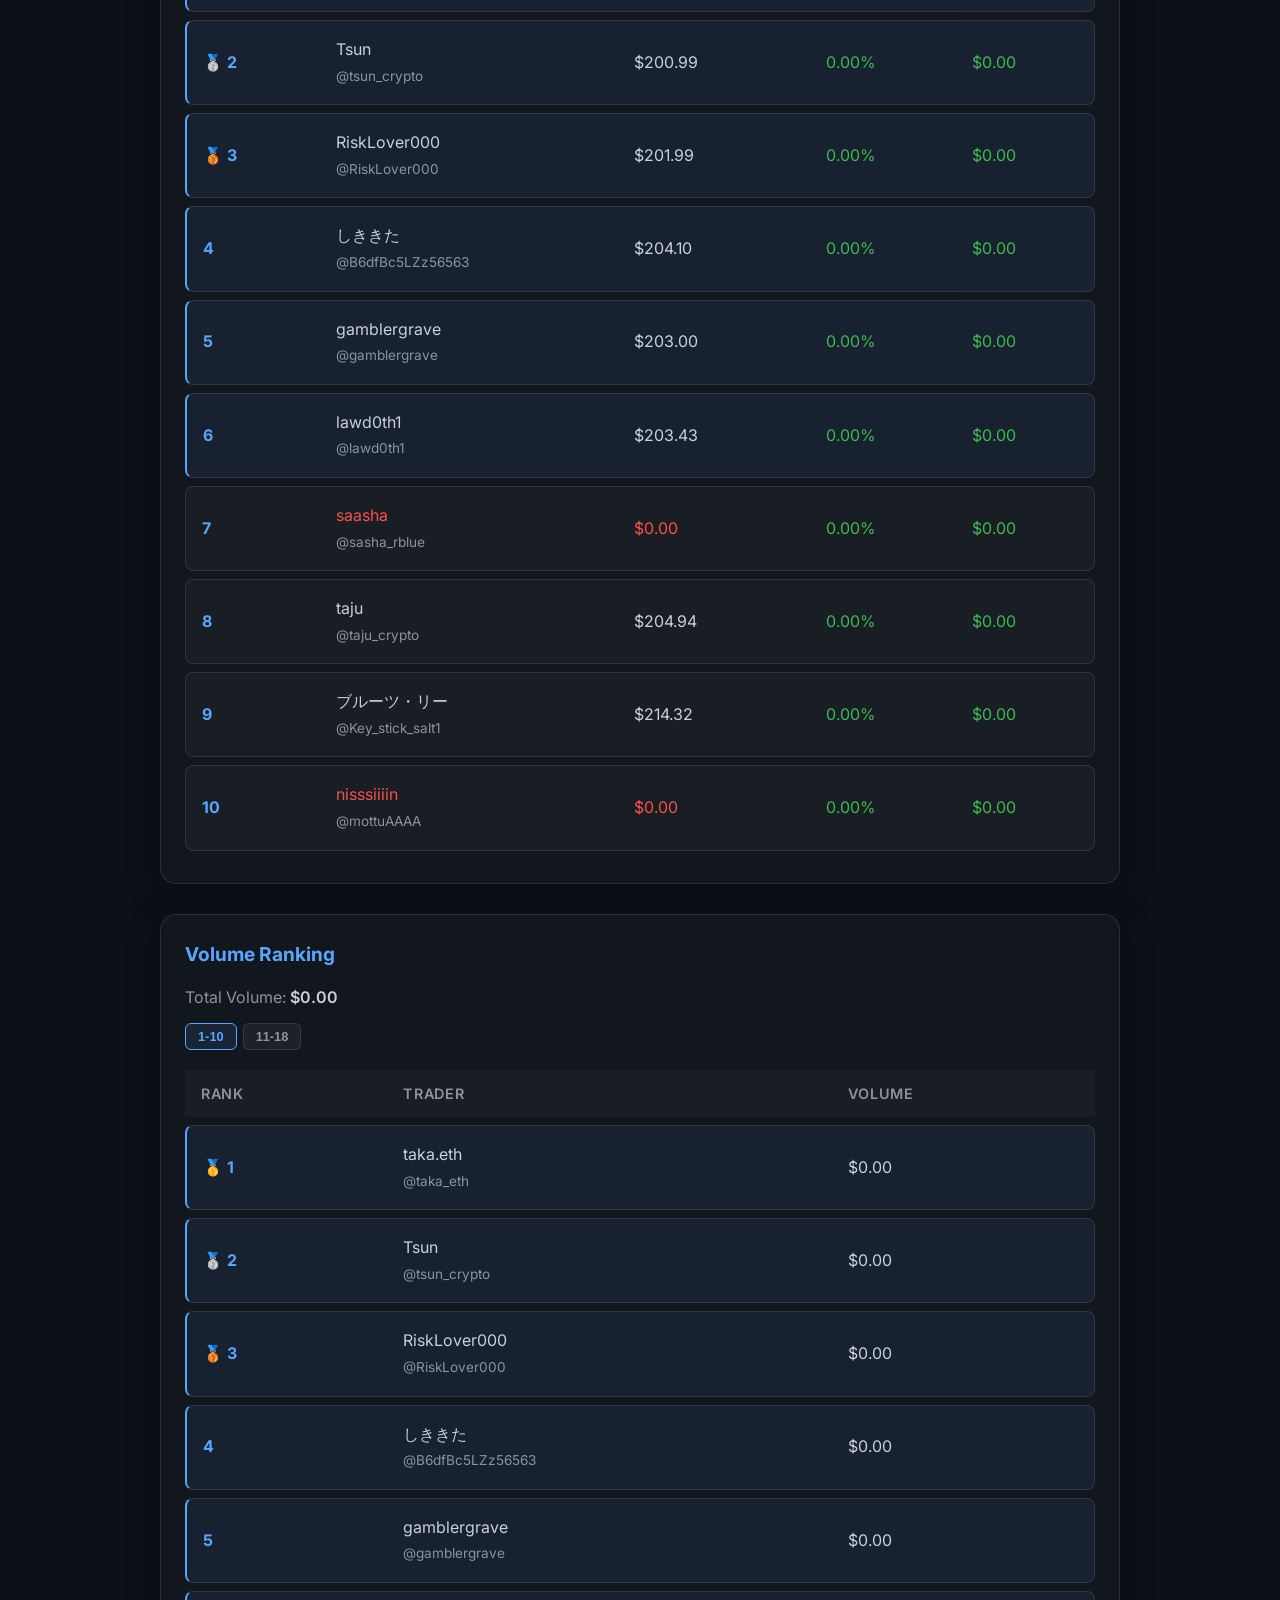
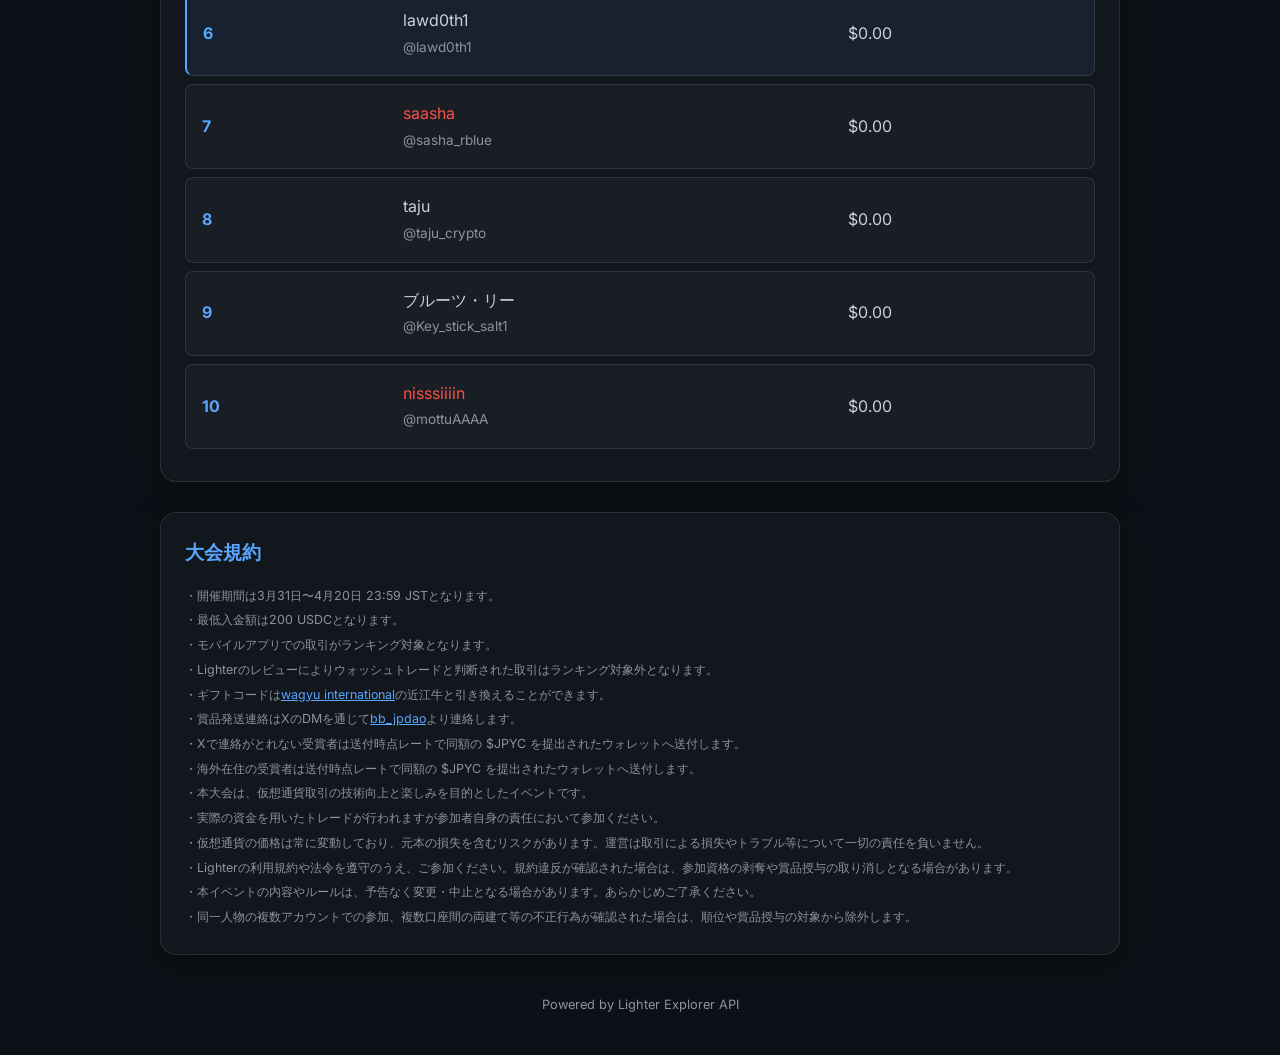
==== commit 031b02b6: "Add referral registration troubleshoot guide page Co-Authored-By: Claude Opus 4.6 (1M context) <nore" ====
--- a/index.html
+++ b/index.html
@@ -29,7 +29,8 @@
       <ul class="info-list">
         <li>最低入金額は $200 となります。</li>
         <li>以下のリファラルリンクより新規登録したアカウントのモバイルアプリでの取引のみが対象となります。<br>
-          <a href="https://app.lighter.xyz/?referral=BBDAO" target="_blank" rel="noopener">https://app.lighter.xyz/?referral=BBDAO</a></li>
+          <a href="https://app.lighter.xyz/?referral=BBDAO" target="_blank" rel="noopener">https://app.lighter.xyz/?referral=BBDAO</a><br>
+          <span style="font-size: 0.85rem;">※既にアカウントをお持ちの方は<a href="troubleshoot/">リファラル設定ガイド</a>をご確認ください。</span></li>
       </ul>
       <img src="assets/banner.png" alt="大会バナー" class="banner-thumb" onclick="document.getElementById('banner-modal').classList.add('active')">
     </div>
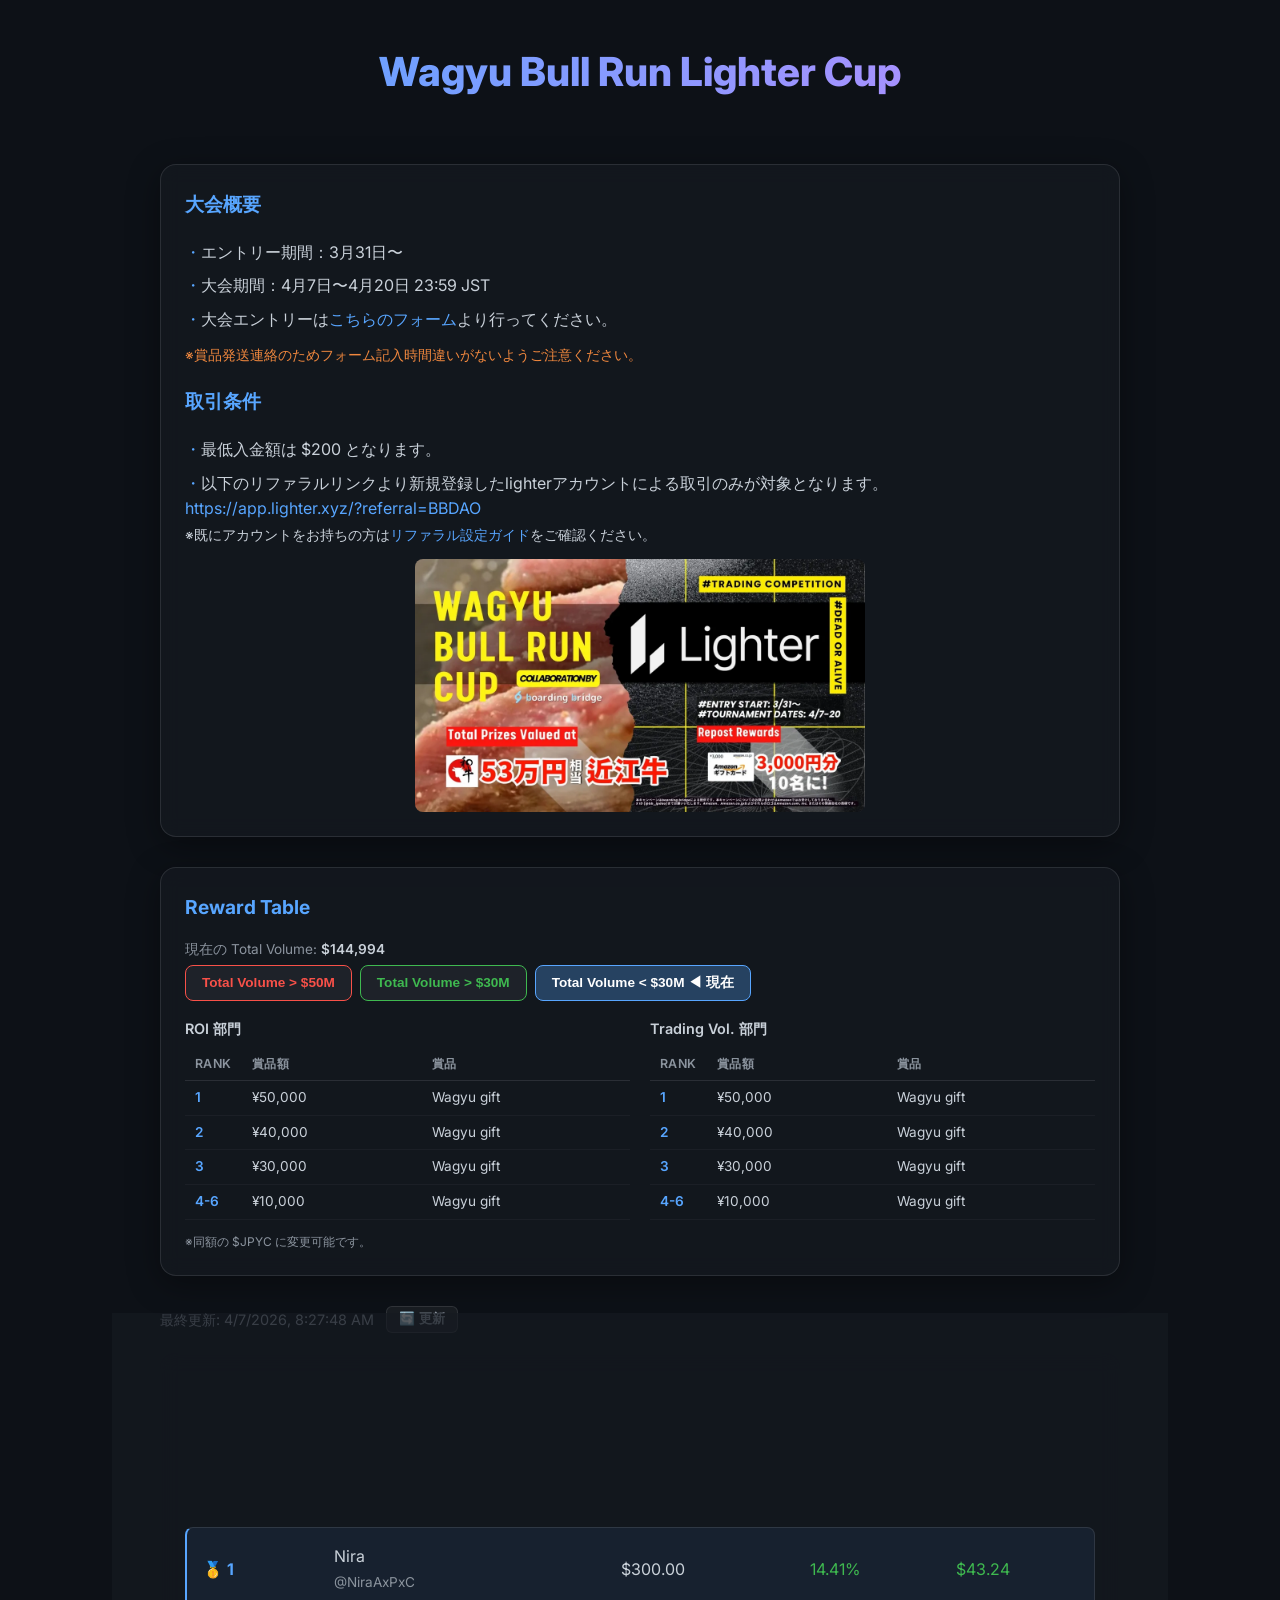
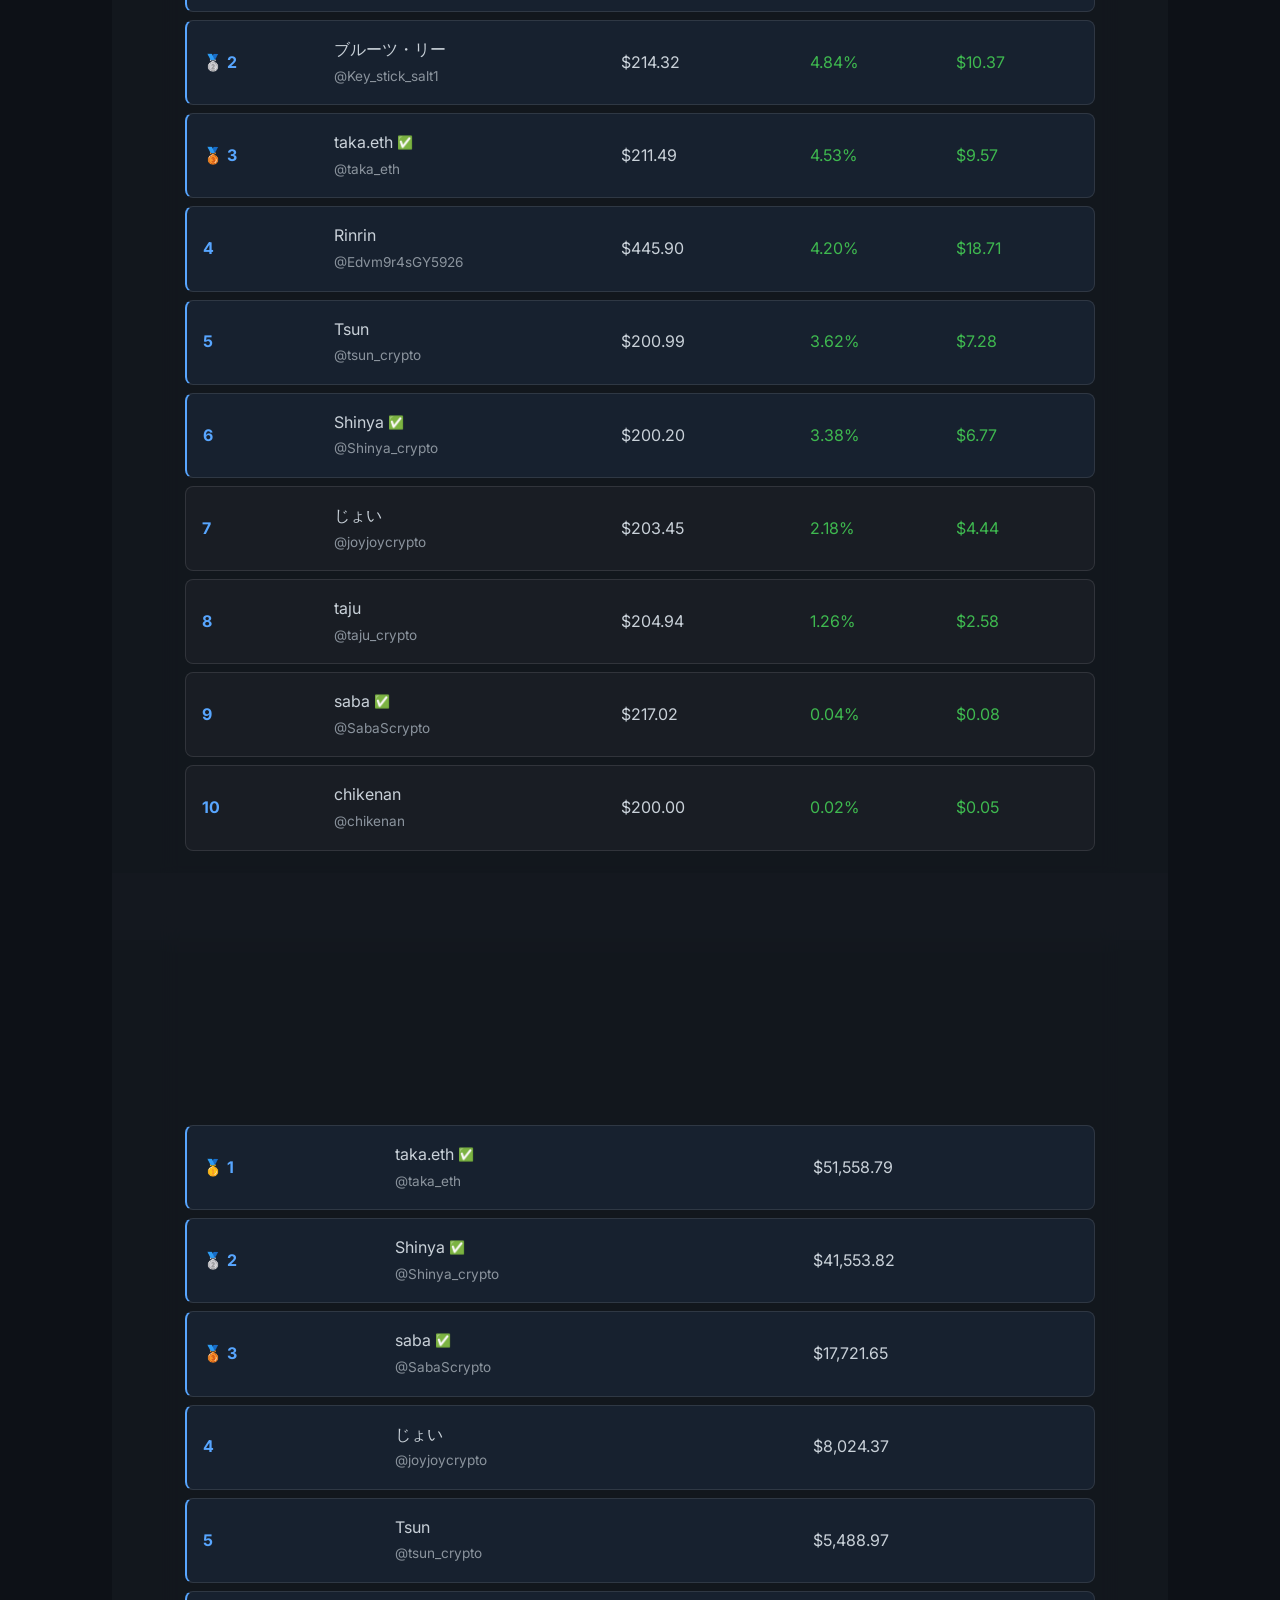
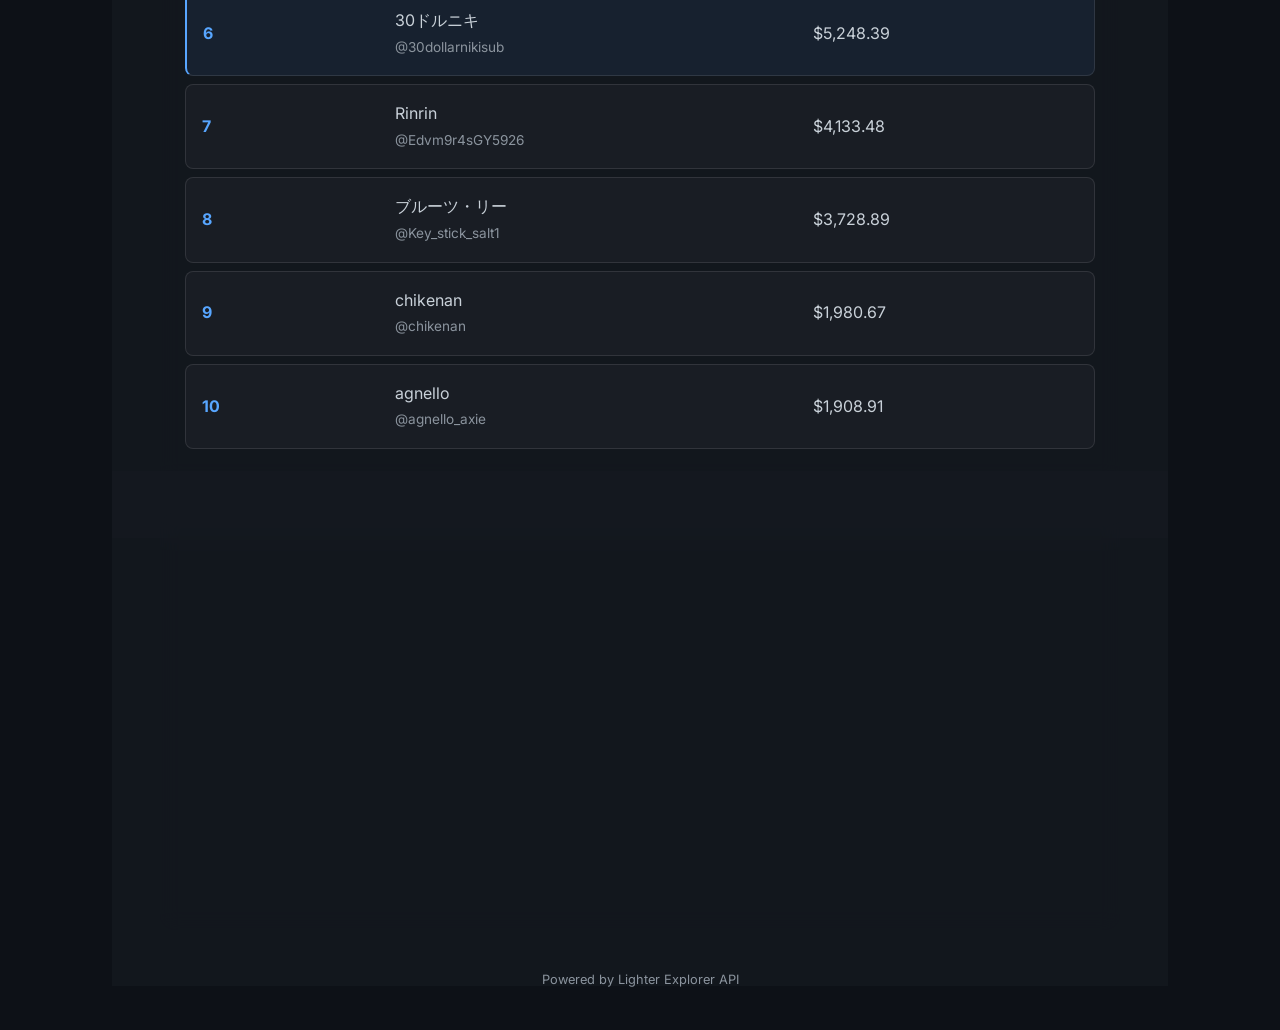
==== commit ee735b4e: "取引条件からモバイルアプリ限定の記載を削除 Co-Authored-By: Claude Opus 4.6 (1M context) <noreply@anthropic.com>" ====
--- a/index.html
+++ b/index.html
@@ -28,7 +28,7 @@
       <h2 class="section-title" style="margin-top: 20px;">取引条件</h2>
       <ul class="info-list">
         <li>最低入金額は $200 となります。</li>
-        <li>以下のリファラルリンクより新規登録したアカウントのモバイルアプリでの取引のみが対象となります。<br>
+        <li>以下のリファラルリンクより新規登録したlighterアカウントによる取引のみが対象となります。<br>
           <a href="https://app.lighter.xyz/?referral=BBDAO" target="_blank" rel="noopener">https://app.lighter.xyz/?referral=BBDAO</a><br>
           <span style="font-size: 0.85rem;">※既にアカウントをお持ちの方は<a href="troubleshoot/">リファラル設定ガイド</a>をご確認ください。</span></li>
       </ul>
@@ -99,7 +99,6 @@
       <ul class="rules-list">
         <li>開催期間は3月31日〜4月20日 23:59 JSTとなります。</li>
         <li>最低入金額は200 USDCとなります。</li>
-        <li>モバイルアプリでの取引がランキング対象となります。</li>
         <li>Lighterのレビューによりウォッシュトレードと判断された取引はランキング対象外となります。</li>
         <li>ギフトコードは<a href="https://x.com/wagyuinternat?s=20" target="_blank" rel="noopener">wagyu international</a>の近江牛と引き換えることができます。</li>
         <li>賞品発送連絡はXのDMを通じて<a href="https://x.com/bb_jpdao" target="_blank" rel="noopener">bb_jpdao</a>より連絡します。</li>
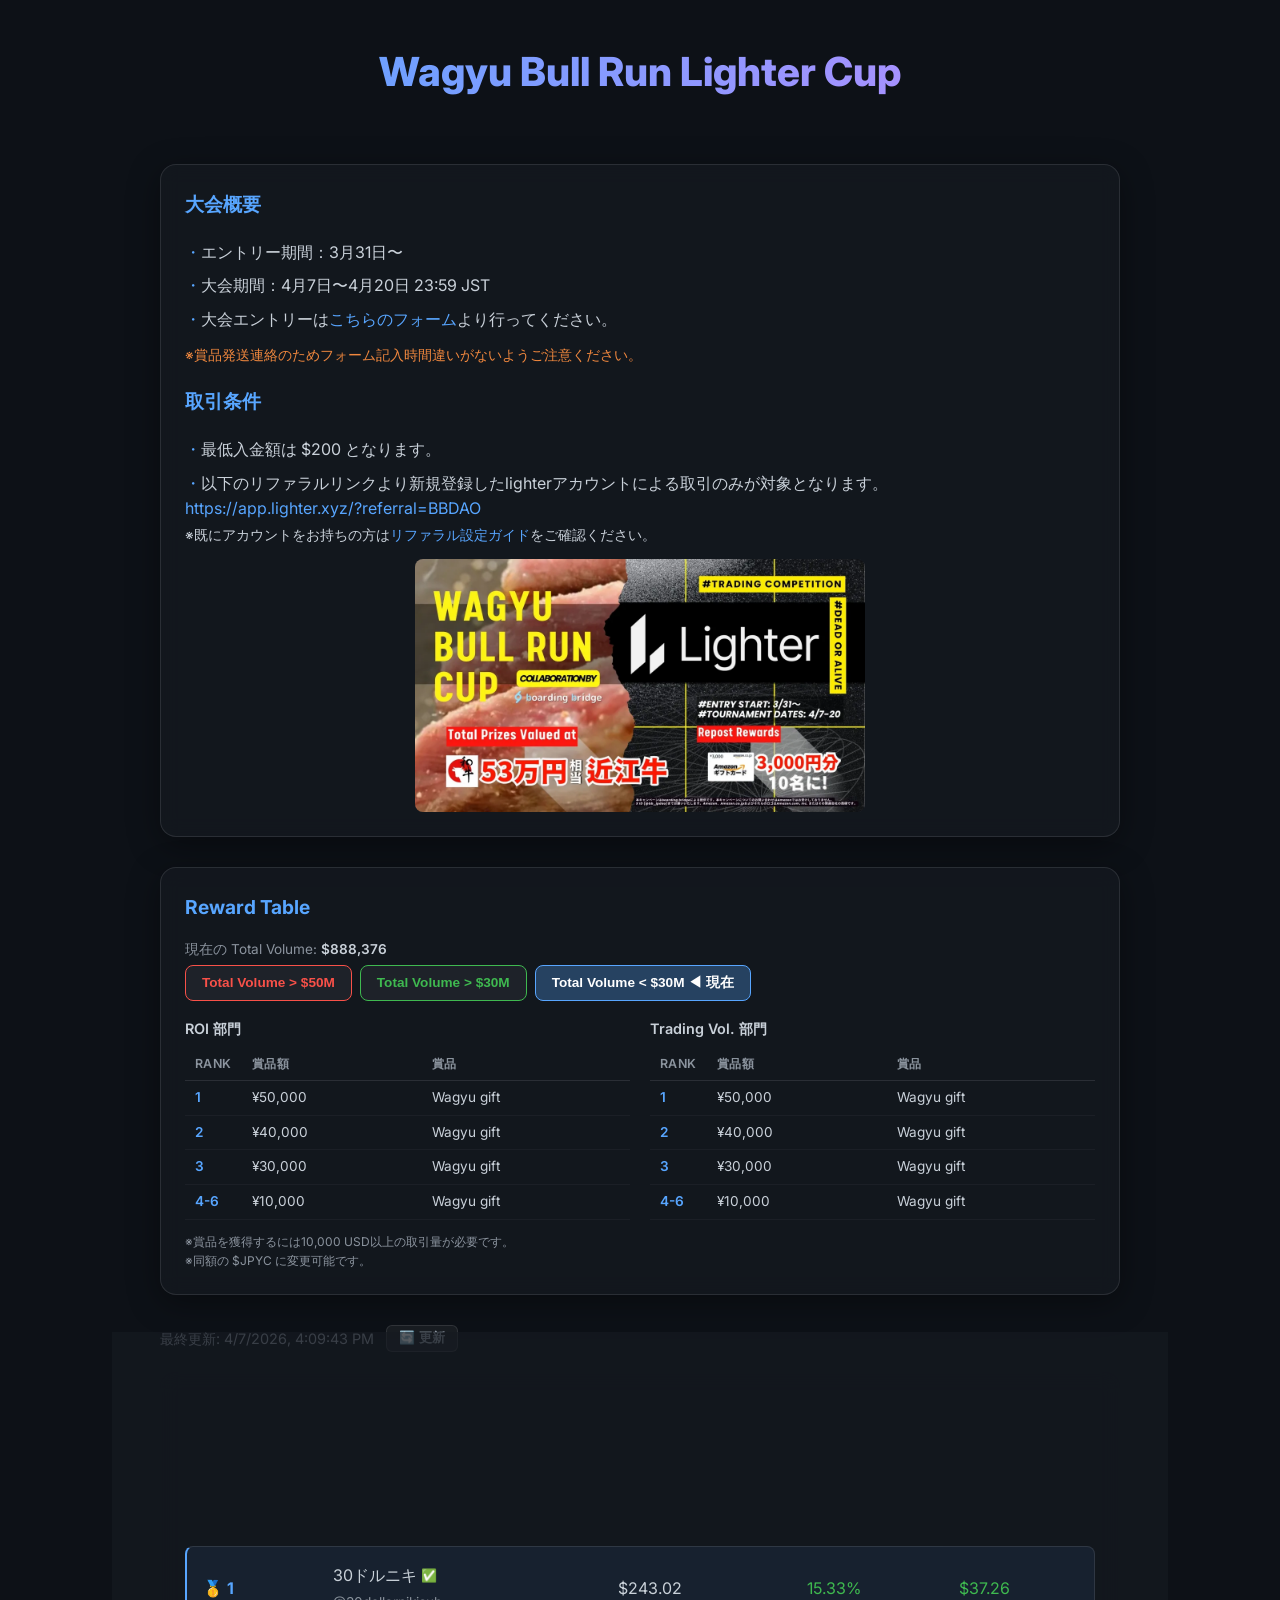
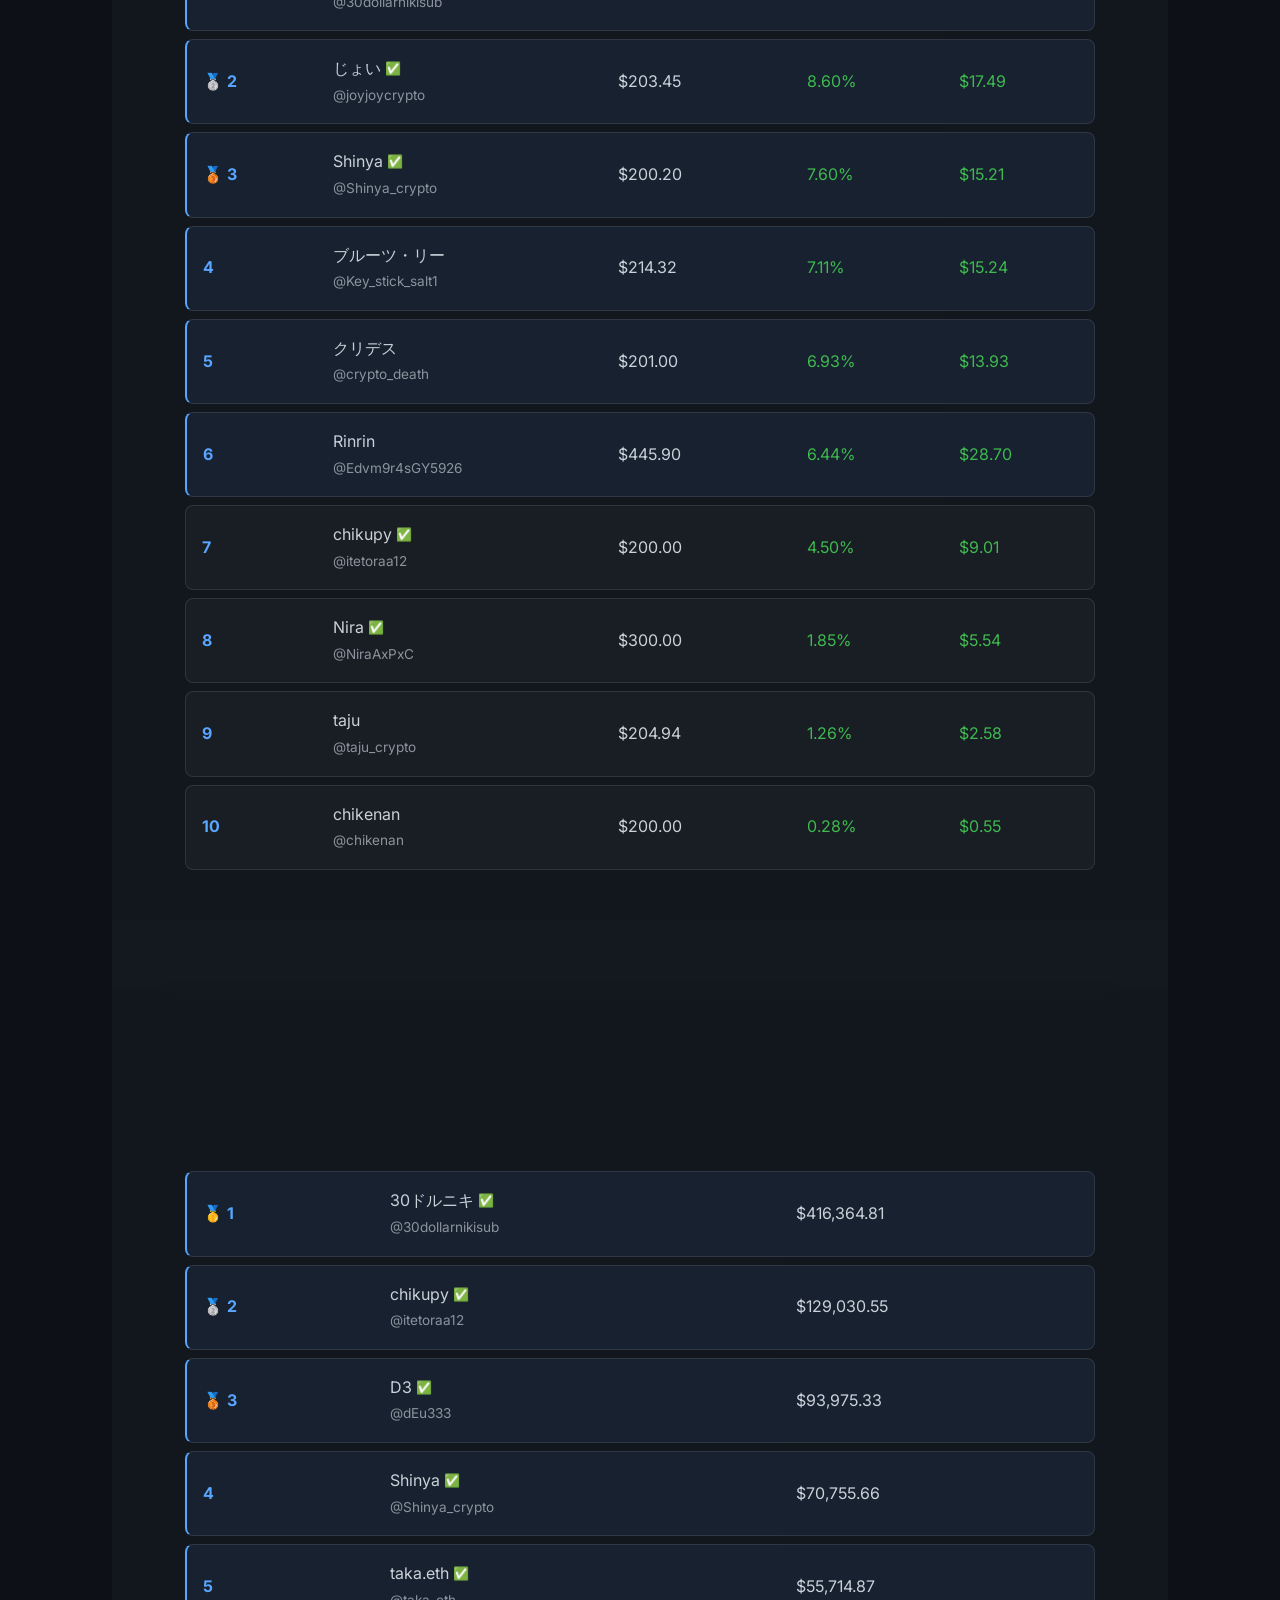
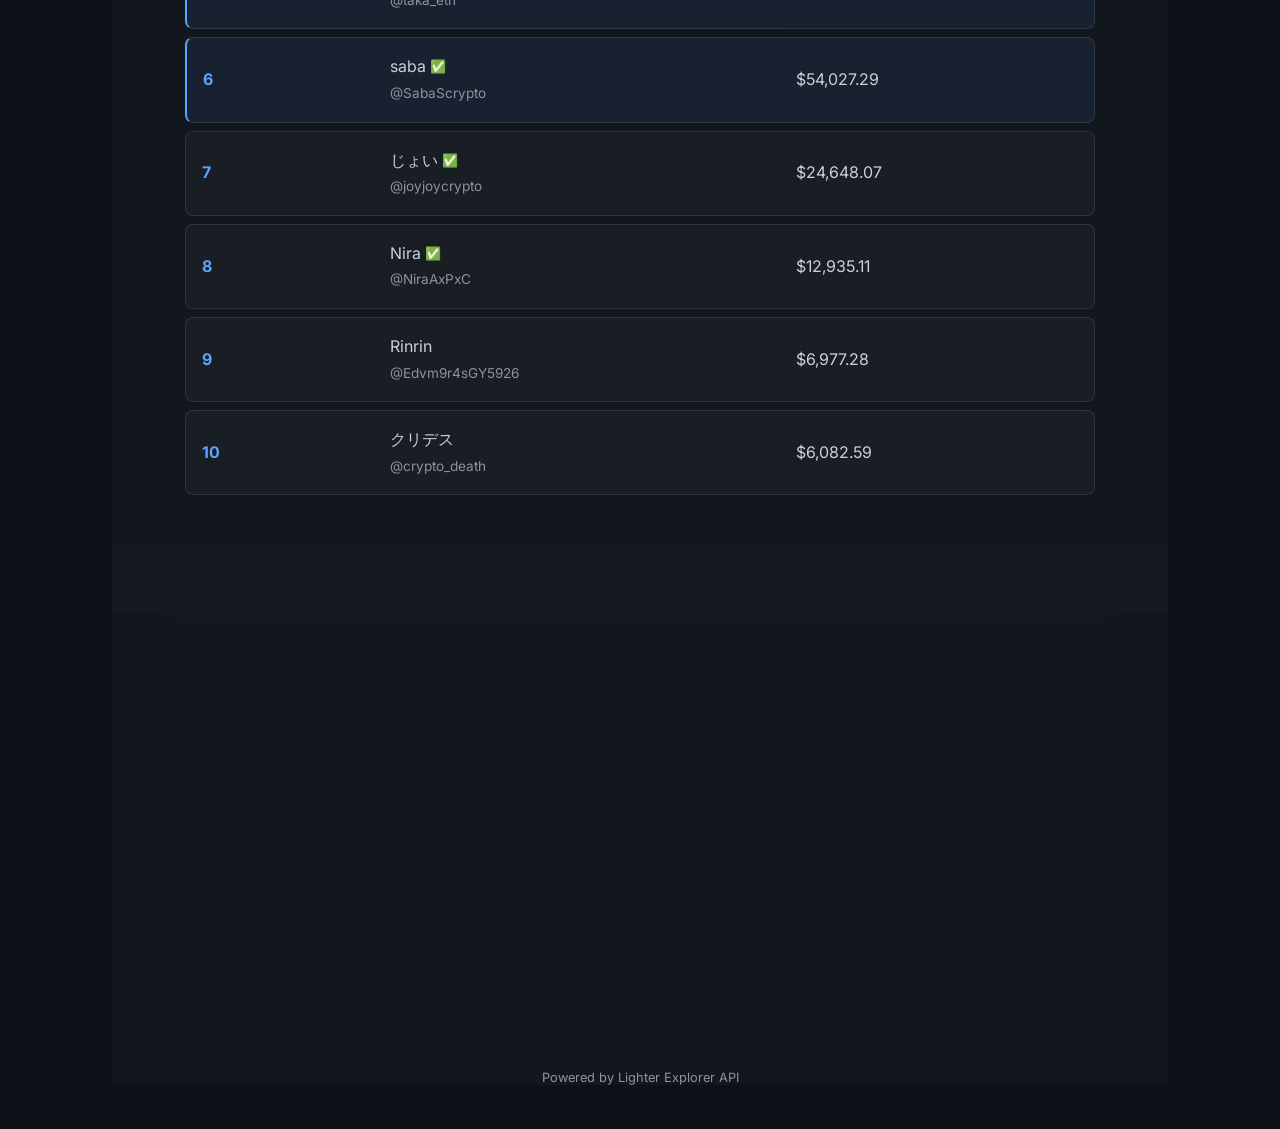
==== commit e2846d48: "Reward Tableに最低取引量の注記追加、ランキング下部に✅マークの説明追加、大会規約に最低取引量を追加 Co-Authored-By: Claude Opus 4.6 (1M context)" ====
--- a/index.html
+++ b/index.html
@@ -4,7 +4,7 @@
   <meta charset="UTF-8">
   <meta name="viewport" content="width=device-width, initial-scale=1.0">
   <title>Wagyu Bull Run Lighter Cup</title>
-  <link rel="stylesheet" href="style.css?v=4">
+  <link rel="stylesheet" href="style.css?v=5">
   <link rel="preconnect" href="https://fonts.googleapis.com">
   <link rel="preconnect" href="https://fonts.gstatic.com" crossorigin>
   <link href="https://fonts.googleapis.com/css2?family=Inter:wght@400;600;800&display=swap" rel="stylesheet">
@@ -48,7 +48,7 @@
       </p>
       <div class="tier-tabs" id="tier-tabs"></div>
       <div class="reward-tables" id="reward-tables"></div>
-      <p style="color: var(--text-secondary); font-size: 0.75rem; margin-top: 12px;">※同額の $JPYC に変更可能です。</p>
+      <p style="color: var(--text-secondary); font-size: 0.75rem; margin-top: 12px;">※賞品を獲得するには10,000 USD以上の取引量が必要です。<br>※同額の $JPYC に変更可能です。</p>
     </div>
 
     <div class="status-bar animate-fade-in" style="animation-delay: 0.18s;">
@@ -73,6 +73,7 @@
           <tbody id="roi-ranking-body"></tbody>
         </table>
       </div>
+      <p style="color: var(--text-secondary); font-size: 0.75rem; margin-top: 8px;">✅ … 最低取引量（$10,000）を達成すると名前に ✅ がつきます。</p>
     </div>
 
     <!-- Volume ランキング -->
@@ -91,6 +92,7 @@
           <tbody id="vol-ranking-body"></tbody>
         </table>
       </div>
+      <p style="color: var(--text-secondary); font-size: 0.75rem; margin-top: 8px;">✅ … 最低取引量（$10,000）を達成すると名前に ✅ がつきます。</p>
     </div>
 
     <!-- 大会規約 -->
@@ -99,6 +101,7 @@
       <ul class="rules-list">
         <li>開催期間は3月31日〜4月20日 23:59 JSTとなります。</li>
         <li>最低入金額は200 USDCとなります。</li>
+        <li>最低取引量は$10,000となります。</li>
         <li>Lighterのレビューによりウォッシュトレードと判断された取引はランキング対象外となります。</li>
         <li>ギフトコードは<a href="https://x.com/wagyuinternat?s=20" target="_blank" rel="noopener">wagyu international</a>の近江牛と引き換えることができます。</li>
         <li>賞品発送連絡はXのDMを通じて<a href="https://x.com/bb_jpdao" target="_blank" rel="noopener">bb_jpdao</a>より連絡します。</li>
@@ -118,6 +121,6 @@
     </footer>
   </div>
 
-  <script src="app.js?v=4"></script>
+  <script src="app.js?v=5"></script>
 </body>
 </html>
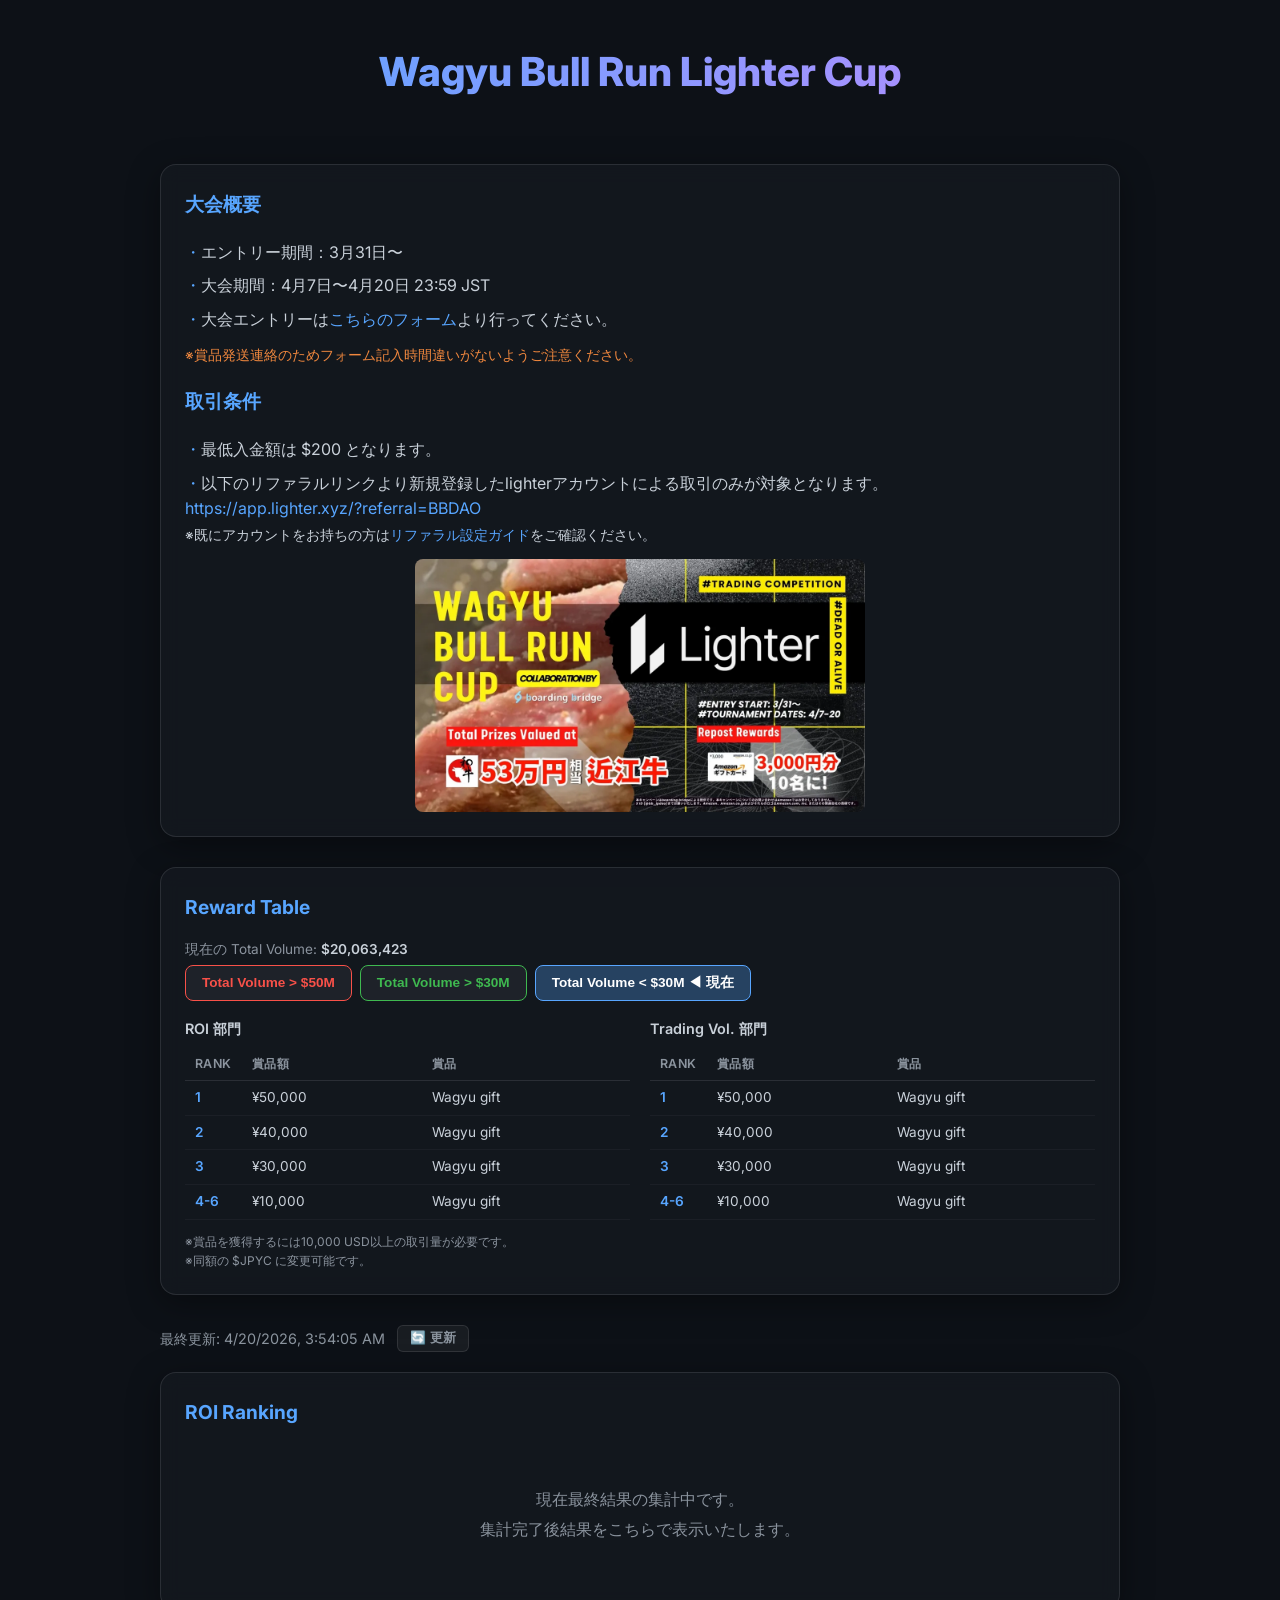
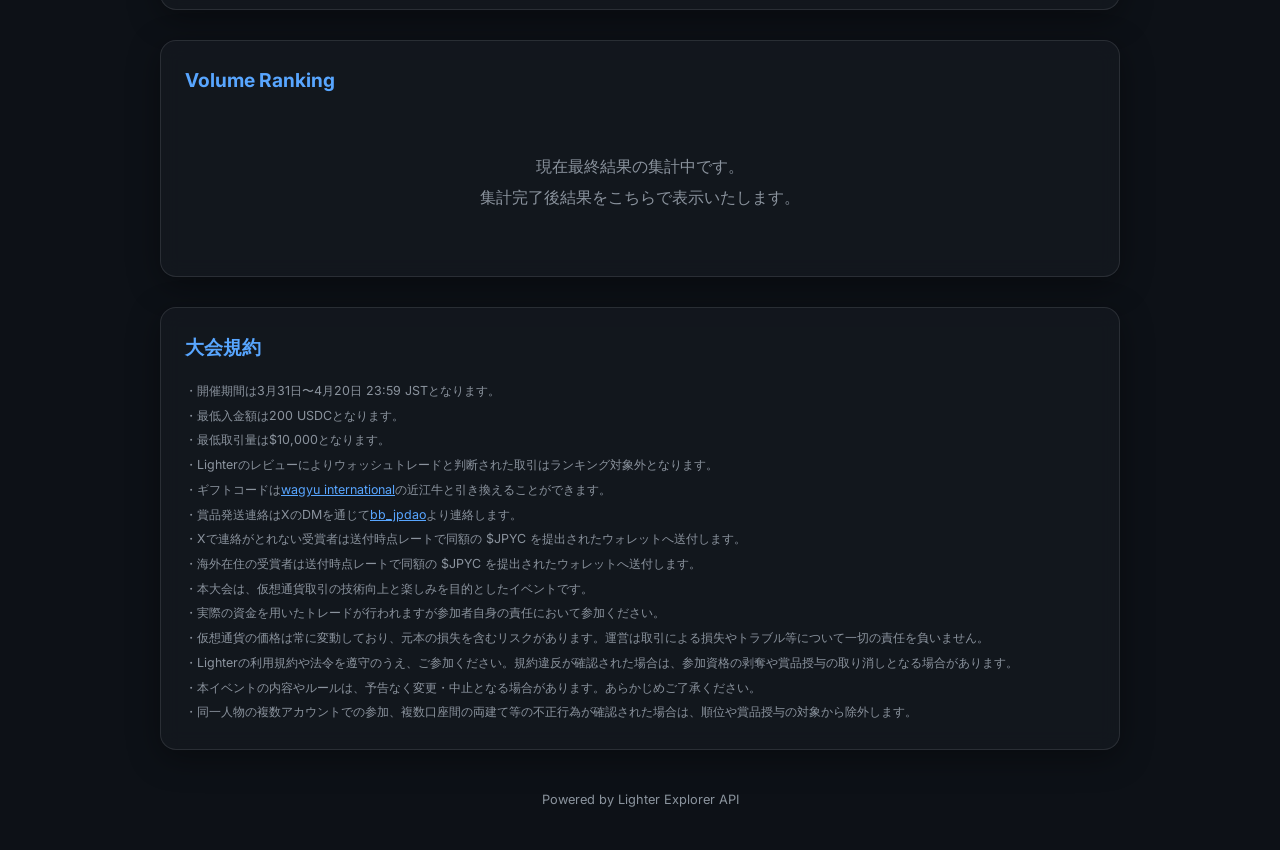
==== commit 156aa2b4: "指定時刻以降にランキングをブラインド表示する機能を追加 - blind.json の blindStartISO で集計中メッセージへの切り替え時刻を指定 - 2026-04-21 00:00 JST" ====
--- a/index.html
+++ b/index.html
@@ -4,7 +4,7 @@
   <meta charset="UTF-8">
   <meta name="viewport" content="width=device-width, initial-scale=1.0">
   <title>Wagyu Bull Run Lighter Cup</title>
-  <link rel="stylesheet" href="style.css?v=5">
+  <link rel="stylesheet" href="style.css?v=7">
   <link rel="preconnect" href="https://fonts.googleapis.com">
   <link rel="preconnect" href="https://fonts.gstatic.com" crossorigin>
   <link href="https://fonts.googleapis.com/css2?family=Inter:wght@400;600;800&display=swap" rel="stylesheet">
@@ -59,40 +59,46 @@
     <!-- ROI ランキング -->
     <div class="dashboard-card animate-fade-in" style="animation-delay: 0.2s;">
       <h2 class="section-title">ROI Ranking</h2>
-      <div class="table-responsive">
-        <table class="leaderboard-table">
-          <thead>
-            <tr>
-              <th>Rank</th>
-              <th>Trader</th>
-              <th>Baseline</th>
-              <th>ROI</th>
-              <th>PnL</th>
-            </tr>
-          </thead>
-          <tbody id="roi-ranking-body"></tbody>
-        </table>
+      <div class="blind-message" id="roi-blind" style="display:none;"></div>
+      <div id="roi-content">
+        <div class="table-responsive">
+          <table class="leaderboard-table">
+            <thead>
+              <tr>
+                <th>Rank</th>
+                <th>Trader</th>
+                <th>Baseline</th>
+                <th>ROI</th>
+                <th>PnL</th>
+              </tr>
+            </thead>
+            <tbody id="roi-ranking-body"></tbody>
+          </table>
+        </div>
+        <p style="color: var(--text-secondary); font-size: 0.75rem; margin-top: 8px;">✅ … 最低取引量（$10,000）を達成すると名前に ✅ がつきます。</p>
       </div>
-      <p style="color: var(--text-secondary); font-size: 0.75rem; margin-top: 8px;">✅ … 最低取引量（$10,000）を達成すると名前に ✅ がつきます。</p>
     </div>
 
     <!-- Volume ランキング -->
     <div class="dashboard-card animate-fade-in" style="animation-delay: 0.3s;">
       <h2 class="section-title">Volume Ranking</h2>
-      <p style="color: var(--text-secondary); margin: 0 0 12px 0;">Total Volume: <span id="vol-total" style="color: var(--text-primary); font-weight: 600;">—</span></p>
-      <div class="table-responsive">
-        <table class="leaderboard-table">
-          <thead>
-            <tr>
-              <th>Rank</th>
-              <th>Trader</th>
-              <th>Volume</th>
-            </tr>
-          </thead>
-          <tbody id="vol-ranking-body"></tbody>
-        </table>
+      <div class="blind-message" id="vol-blind" style="display:none;"></div>
+      <div id="vol-content">
+        <p style="color: var(--text-secondary); margin: 0 0 12px 0;">Total Volume: <span id="vol-total" style="color: var(--text-primary); font-weight: 600;">—</span></p>
+        <div class="table-responsive">
+          <table class="leaderboard-table">
+            <thead>
+              <tr>
+                <th>Rank</th>
+                <th>Trader</th>
+                <th>Volume</th>
+              </tr>
+            </thead>
+            <tbody id="vol-ranking-body"></tbody>
+          </table>
+        </div>
+        <p style="color: var(--text-secondary); font-size: 0.75rem; margin-top: 8px;">✅ … 最低取引量（$10,000）を達成すると名前に ✅ がつきます。</p>
       </div>
-      <p style="color: var(--text-secondary); font-size: 0.75rem; margin-top: 8px;">✅ … 最低取引量（$10,000）を達成すると名前に ✅ がつきます。</p>
     </div>
 
     <!-- 大会規約 -->
@@ -121,6 +127,6 @@
     </footer>
   </div>
 
-  <script src="app.js?v=5"></script>
+  <script src="app.js?v=7"></script>
 </body>
 </html>
--- a/style.css
+++ b/style.css
@@ -150,6 +150,15 @@
 .roi-negative { color: #f85149; }
 .baseline-warn { color: #f85149; }
 
+.blind-message {
+  text-align: center;
+  padding: 40px 20px;
+  color: var(--text-secondary);
+  font-size: 1rem;
+  line-height: 1.9;
+  white-space: pre-line;
+}
+
 /* 入賞圏ハイライト */
 .leaderboard-table tr.rank-prize {
   background: rgba(88, 166, 255, 0.08);
